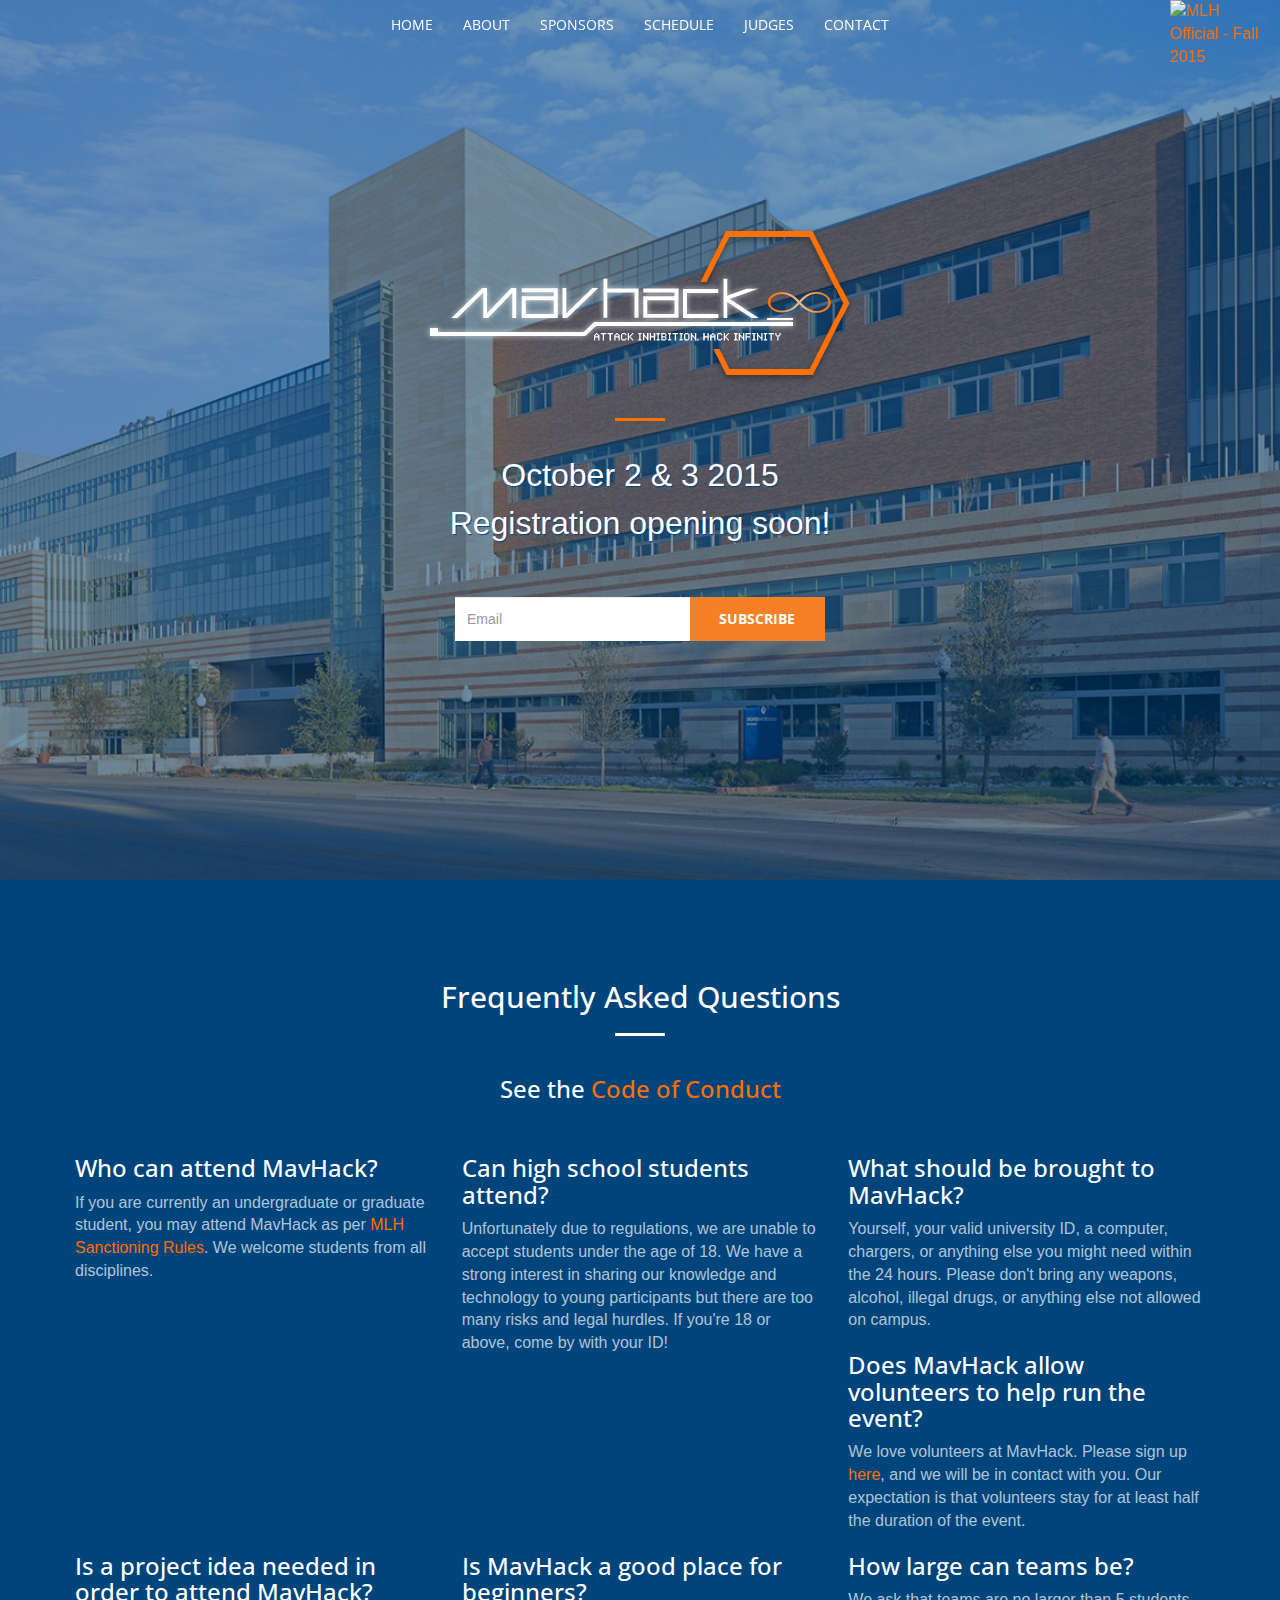
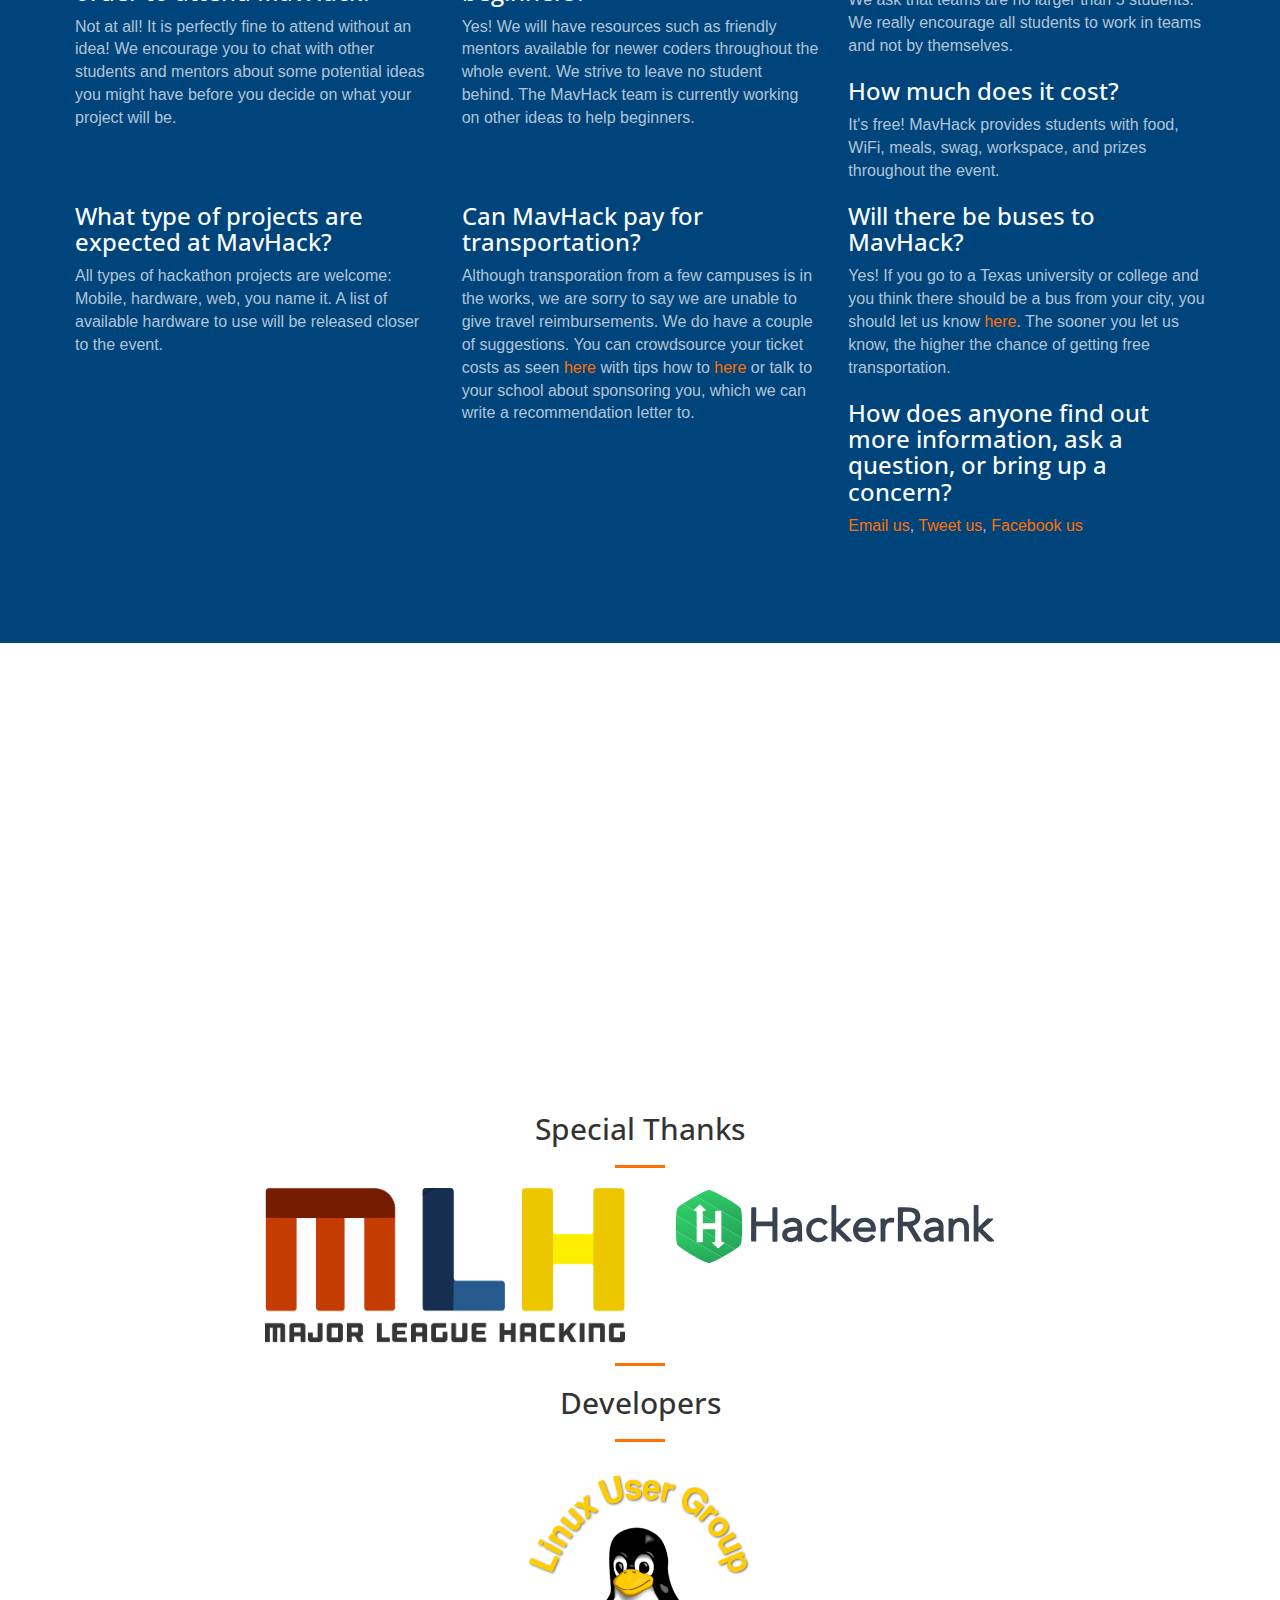
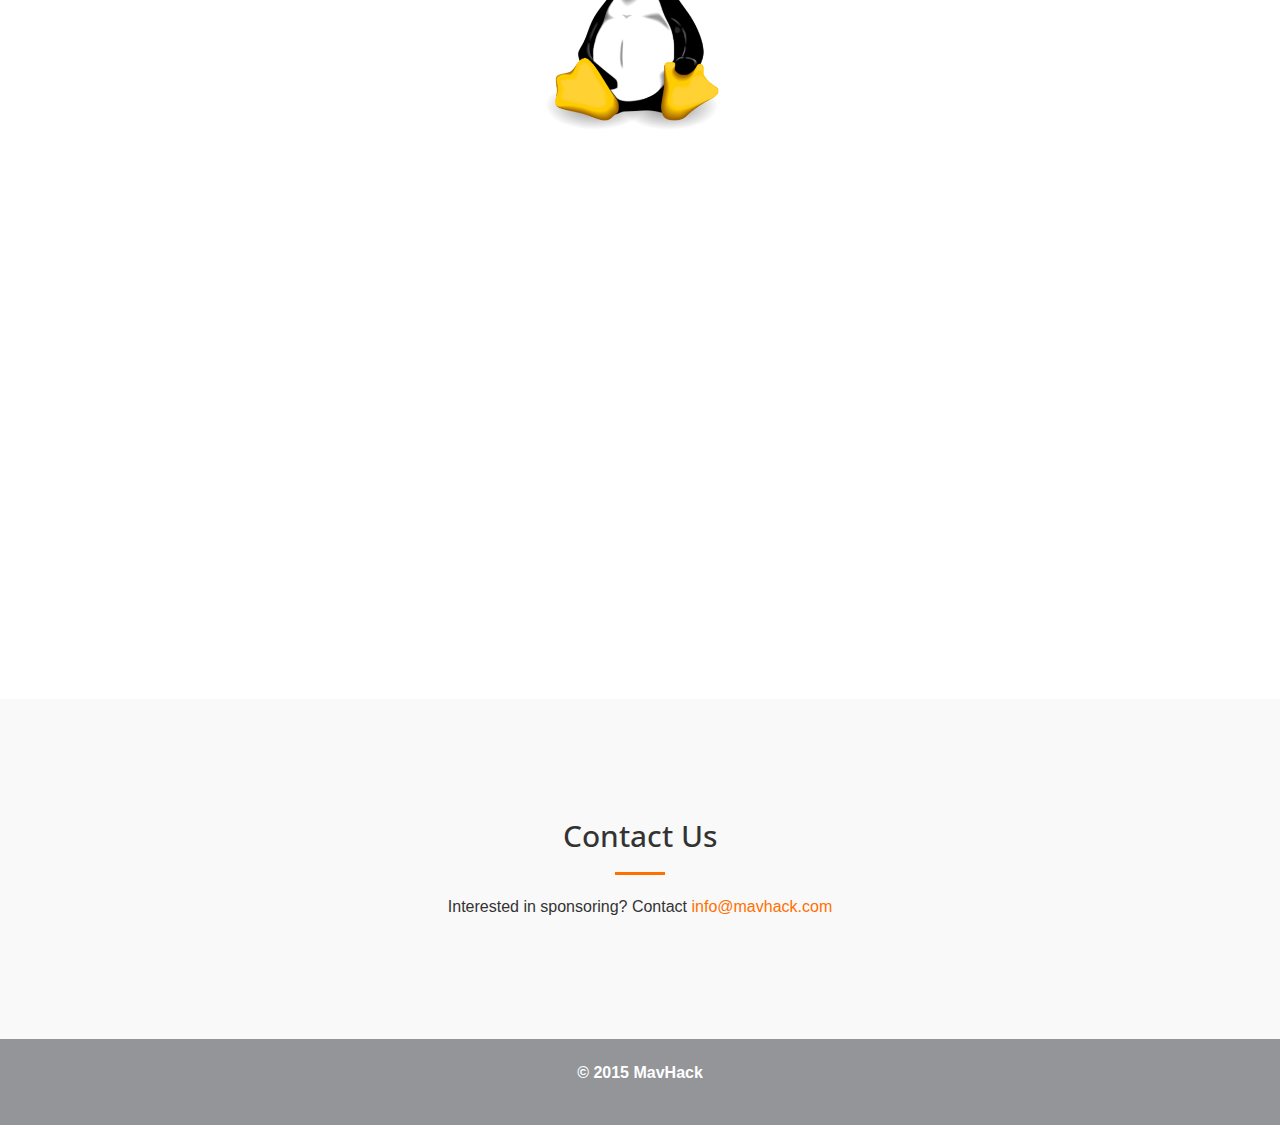
==== index.html @ 6e2a17af "Added answer of a faq" ====
<!DOCTYPE html>
<html lang="en">

<head>
    <meta charset="utf-8">
    <meta http-equiv="X-UA-Compatible" content="IE=edge">
    <meta name="viewport" content="width=device-width, initial-scale=1">
    <meta name="description" content="">
    <meta name="author" content="">

    <title>MavHack 2015</title>

    <!-- Bootstrap Core CSS -->
    <link rel="stylesheet" href="css/bootstrap.min.css" type="text/css">

    <!-- Custom Fonts -->
    <link href='http://fonts.googleapis.com/css?family=Open+Sans:300italic,400italic,600italic,700italic,800italic,400,300,600,700,800' rel='stylesheet' type='text/css'>
    <link href='http://fonts.googleapis.com/css?family=Merriweather:400,300,300italic,400italic,700,700italic,900,900italic' rel='stylesheet' type='text/css'>
    <link rel="stylesheet" href="font-awesome/css/font-awesome.min.css" type="text/css">

    <!-- Plugin CSS -->
    <link rel="stylesheet" href="css/animate.min.css" type="text/css">

    <!-- Custom CSS -->
    <link rel="stylesheet" href="css/creative.css?ver=1.1" type="text/css">

    <link rel="stylesheet" href="style.css?ver=1.2" type="text/css">

    <!-- HTML5 Shim and Respond.js IE8 support of HTML5 elements and media queries -->
    <!-- WARNING: Respond.js doesn't work if you view the page via file:// -->
    <!--[if lt IE 9]>
        <script src="https://oss.maxcdn.com/libs/html5shiv/3.7.0/html5shiv.js"></script>
        <script src="https://oss.maxcdn.com/libs/respond.js/1.4.2/respond.min.js"></script>
    <![endif]-->
    <!-- jQuery -->
    <script src="js/jquery.js"></script>
</head>

<body id="page-top">
    <!-- MLH Badge DO NOT REMOVE -->
    <a id="mlh-trust-badge" class="mlh-badge" href="https://mlh.io/?utm_campaign=Trust%20Badge" target="_blank">
        <img src="https://s3.amazonaws.com/logged-assets/trust-badge/f2015.png" alt="MLH Official - Fall 2015" style="width:100%;" >
    </a>

    <!-- Navbar -->
    <nav id="mainNav" class="navbar navbar-default navbar-fixed-top">
        <div class="container">
            <!-- Brand and toggle get grouped for better mobile display -->
            <div class="navbar-header">
                <button type="button" class="navbar-toggle collapsed" data-toggle="collapse" data-target="#bs-example-navbar-collapse-1">
                    <span class="sr-only">Toggle navigation</span>
                    <span class="icon-bar"></span>
                    <span class="icon-bar"></span>
                    <span class="icon-bar"></span>
                </button>
            </div>

            <!-- Collect the nav links, forms, and other content for toggling -->
            <div class="collapse navbar-collapse" id="bs-example-navbar-collapse-1">
                <ul class="nav navbar-nav navbar-center text-center">
                    <li>
                        <a class="page-scroll active" href="#home">Home</a>
                    </li>
                    <li>
                        <a class="page-scroll" href="#about">About</a>
                    </li>
                    <li>
                        <a class="page-scroll" href="#thanks">Sponsors</a>
                    </li>
                    <li>
                        <a class="page-scroll" href="#schedule">Schedule</a>
                    </li>
                    <li>
                        <a class="page-scroll" href="#judges">Judges</a>
                    </li>
                    <li>
                        <a class="page-scroll" href="#contact">Contact</a>
                    </li>
                </ul>
            </div>
            <!-- /.navbar-collapse -->
        </div>
        <!-- /.container-fluid -->
    </nav>

    <!-- Jumbotron -->
    <header id="home" class="photo summer" data-stellar-background-ratio="0.5" style="overflow:hidden;">
        <div class="header-content">
            <div class="header-content-inner wow flipInX" data-wow-delay=".2s">
                <img src="img/logo.png" class="main-logo">
                <hr>
                <p>October 2 &amp; 3 2015<br>
                Registration opening soon!</p>
                <div>
<form action="http://mavhack.us11.list-manage.com/subscribe/post?u=d4a53cc7b1fa28bc0e37598a1&amp;id=c1c6eb9ecd" method="post" id="mc-embedded-subscribe-form" name="mc-embedded-subscribe-form" class="validate" target="_blank" novalidate>
    <div id="mc_embed_signup_scroll">

                <div class="input-group subscribe">
                  <input type="email" class="form-control" placeholder="Email" value="" name="EMAIL" id="mce-EMAIL" required>
                  <div style="position: absolute; left: -5000px;"><input type="text" name="b_d4a53cc7b1fa28bc0e37598a1_c1c6eb9ecd" tabindex="-1" value=""></div>
                  <span class="input-group-btn">
                  <input type="submit" value="Subscribe" name="subscribe" id="mc-embedded-subscribe" class="input-group-addon btn btn-primary btn-xl">
                  </span>
                </div>

                </div>
</form>
</div>

            </div>
        </div>
    </header>

    <!-- FAQs/About -->
    <section class="bg-primary" id="about">
        <div class="container">
            <div class="row">
                <div class="col-lg-8 col-lg-offset-2 text-center">
                    <h2 class="section-heading">Frequently Asked Questions</h2>
                    <hr class="light">
                </div>

                <div class="col-xs-12 col-sm-12 col-md-12 col-lg-12 text-center">
                    <h3>See the <a href="http://static.mlh.io/docs/mlh-code-of-conduct.pdf" target="_blank">Code of Conduct</a></h3>
                    <br>
                </div>
                
                <div class="container" style="padding: 5px;">
                    <div class="faq-item col-xs-12 col-sm-6 col-md-4 col-lg-4">
                        <h3>Who can attend MavHack?</h3>
                        <div class="text-faded">If you are currently an undergraduate or graduate student, you may attend MavHack as per <a href="http://static.mlh.io/docs/event-sanctioning-guide.pdf" target="_blank">MLH Sanctioning Rules</a>. We welcome students from all disciplines.</div>
                    </div> 
                    <div class="faq-item col-xs-12 col-sm-6 col-md-4 col-lg-4">
                        <h3>Can high school students attend?</h3>
                        <div class="text-faded">Unfortunately due to regulations, we are unable to accept students under the age of 18. We have a strong interest in sharing our knowledge and technology to young participants but there are too many risks and legal hurdles. If you're 18 or above, come by with your ID!</div>
                    </div>
                    <div class="faq-item col-xs-12 col-sm-6 col-md-4 col-lg-4">
                        <h3>What should be brought to MavHack?</h3>
                        <div class="text-faded">Yourself, your valid university ID, a computer, chargers, or anything else you might need within the 24 hours. Please don't bring any weapons, alcohol, illegal drugs, or anything else not allowed on campus.</div>
                    </div>
                    <div class="faq-item col-xs-12 col-sm-6 col-md-4 col-lg-4">
                        <h3>Does MavHack allow volunteers to help run the event?</h3>
                        <div class="text-faded">We love volunteers at MavHack. Please sign up <a href="#" target="_blank">here</a>, and we will be in contact with you. Our expectation is that volunteers stay for at least half the duration of the event.</div>
                    </div>
                    <div class="faq-item col-xs-12 col-sm-6 col-md-4 col-lg-4">
                        <h3>Is a project idea needed in order to attend MavHack?</h3>
                        <div class="text-faded">Not at all! It is perfectly fine to attend without an idea! We encourage you to chat with other students and mentors about some potential ideas you might have before you decide on what your project will be.</div>
                    </div>
                    <div class="faq-item col-xs-12 col-sm-6 col-md-4 col-lg-4">
                        <h3>Is MavHack a good place for beginners?</h3>
                        <div class="text-faded">Yes! We will have resources such as friendly mentors available for newer coders throughout the whole event. We strive to leave no student behind. The MavHack team is currently working on other ideas to help beginners.</div>
                    </div>
                    <div class="faq-item col-xs-12 col-sm-6 col-md-4 col-lg-4">
                        <h3>How large can teams be? </h3>
                        <div class="text-faded">We ask that teams are no larger than 5 students. We really encourage all students to work in teams and not by themselves.</div>
                    </div>
                    <div class="faq-item col-xs-12 col-sm-6 col-md-4 col-lg-4">
                        <h3>How much does it cost?</h3>
                        <div class="text-faded">It's free! MavHack provides students with food, WiFi, meals, swag, workspace, and prizes throughout the event.</div>
                    </div>
                    <div class="faq-item col-xs-12 col-sm-6 col-md-4 col-lg-4">
                        <h3>What type of projects are expected at MavHack?</h3>
                        <div class="text-faded">All types of hackathon projects are welcome: Mobile, hardware, web, you name it. A list of available hardware to use will be released closer to the event.</div>
                    </div>
                    <div class="faq-item col-xs-12 col-sm-6 col-md-4 col-lg-4">
                        <h3>Can MavHack pay for transportation?</h3>
                        <div class="text-faded">Although transporation from a few campuses is in the works, we are sorry to say we are unable to give travel reimbursements. We do have a couple of suggestions. You can crowdsource your ticket costs as seen <a href="https://www.tilt.com/campaigns/help-us-get-to-vthacks" target="_blank">here</a> with tips how to <a href="https://medium.com/@danstepanov/crowd-sourced-hackathon-travel-de6fdf1c7aaa" target="_blank">here</a> or talk to your school about sponsoring you, which we can write a recommendation letter to.</div>
                    </div>
                    <div class="faq-item col-xs-12 col-sm-6 col-md-4 col-lg-4">
                        <h3>Will there be buses to MavHack?</h3>
                        <div class="text-faded">Yes! If you go to a Texas university or college and you think there should be a bus from your city, you should let us know <a href="#" target="_blank">here</a>. The sooner you let us know, the higher the chance of getting free transportation.</div>
                    </div>
                    <div class="faq-item col-xs-12 col-sm-6 col-md-4 col-lg-4">
                        <h3>How does anyone find out more information, ask a question, or bring up a concern?</h3>
                        <div class="text-faded"><a href="mailto:info@MavHack.com" target="_blank">Email us</a>, <a href="https://twitter.com/MavHack_UTA" target="_blank">Tweet us</a>, <a href="https://facebook.com/MavHack_UTA" target="_blank">Facebook us</a></div>
                    </div>
                </div>
            </div>

        </div>
            
    </section>

    <!-- Separator -->
    <section class="separator" id="separator-one" data-stellar-background-ratio="0.5" style="overflow:hidden;">
        <div class="container">
            <div class="row">
                <div class="col-md-12">
                    <p class="wide-text">Meet, Drink, Eat and Hack</p>
                </div>
            </div>
        </div>
    </section>

    <!-- Sponsors -->
    <section id="thanks">
        <div class="container">
            <div class="row">
                <div class="col-md-12">

                <h2 class="section-heading text-center">Special Thanks</h2>
                <hr>
                <div class="row">
                    <div class="col-md-4 col-sm-4 col-xs-12 col-md-offset-2">
                        <img class="sponsor img-responsive wow bounceIn" data-wow-delay=".2s" src="img/sponsors/mlh.png">
                    </div>
                    <div class="col-md-4 col-sm-4 col-xs-12">
                        <img class="sponsor img-responsive wow bounceIn" data-wow-delay=".3s" src="img/sponsors/hackerrank.svg">
                    </div>
                </div>

                <hr>
                <h2 class="section-heading text-center">Developers</h2>
                <hr>
                <div class="row">
                    <img class="col-md-3 col-sm-4 col-xs-12 lug-logo wow fadeIn" data-wow-delay=".1s" class="lug-logo" src="img/lug-logo.png">
                </div>

                </div>
            </div>
        </div>
    </section>

    <!-- Separator -->
    <section class="separator" id="separator-two" data-stellar-background-ratio="0.5" style="overflow:hidden;">
        <div class="container">
            <div class="row">
                <div class="col-md-12">
                    <p class="wide-text">Challenge youself. See what a team of 2-5 people can do in 24 hours.</p>
                </div>
            </div>
        </div>
    </section>

    <!-- Contact Us -->
    <section id="contact">
        <div class="container">
            <div class="row">
                <div class="col-md-12">
                <h2 class="text-center">Contact Us</h2>
                <hr>
                <p class="text-center">Interested in sponsoring? Contact <a href="mailto:info@mavhack.com">info@mavhack.com</a></p>
                </div>
            </div>
        </div>  
    </section>

    <!-- Footer -->
    <footer class="footer">
        <div class="container">
            <p>&copy; 2015 MavHack</p>
        </div>
    </footer>
    

    <!-- Bootstrap Core JavaScript -->
    <script src="js/bootstrap.min.js"></script>

    <!-- Plugin JavaScript -->
    <script src="js/jquery.easing.min.js"></script>
    <script src="js/jquery.fittext.js"></script>
    <script src="js/wow.min.js"></script>

    <!-- Custom Theme JavaScript -->
    <script src="js/creative.js"></script>

    <script src="js/stellar.js"></script>
    <script>
var isMobile = {
    Android: function() {
        return navigator.userAgent.match(/Android/i);
    },
    BlackBerry: function() {
        return navigator.userAgent.match(/BlackBerry/i);
    },
    iOS: function() {
        return navigator.userAgent.match(/iPhone|iPad|iPod/i);
    },
    Opera: function() {
        return navigator.userAgent.match(/Opera Mini/i);
    },
    Windows: function() {
        return navigator.userAgent.match(/IEMobile/i);
    },
    any: function() {
        return (isMobile.Android() || isMobile.BlackBerry() || isMobile.iOS() || isMobile.Opera() || isMobile.Windows());
    }
};
jQuery(document).ready(function(){
if( !isMobile.any() ){
        $(window).stellar({
		    horizontalScrolling: false,
            verticalOffset: 40
});
    }
});
</script>
<script>
  (function(i,s,o,g,r,a,m){i['GoogleAnalyticsObject']=r;i[r]=i[r]||function(){
  (i[r].q=i[r].q||[]).push(arguments)},i[r].l=1*new Date();a=s.createElement(o),
  m=s.getElementsByTagName(o)[0];a.async=1;a.src=g;m.parentNode.insertBefore(a,m)
  })(window,document,'script','//www.google-analytics.com/analytics.js','ga');

  ga('create', 'UA-65247238-1', 'auto');
  ga('send', 'pageview');

</script>
</body>

</html>
---- css/creative.css ----
/*!
 * Start Bootstrap - Creative Bootstrap Theme (http://startbootstrap.com)
 * Code licensed under the Apache License v2.0.
 * For details, see http://www.apache.org/licenses/LICENSE-2.0.
 */

html,
body {
    width: 100%;
    height: 100%;
}

hr {
    max-width: 50px;
    border-color: #ff7000;
    border-width: 3px;
}

hr.light {
    border-color: #fff;
}

a {
    color: #ff7000;
    -webkit-transition: all .35s;
    -moz-transition: all .35s;
    transition: all .35s;
}

a:hover,
a:focus {
    color: #eb3812;
}

h1,
h2,
h3,
h4,
h5,
h6 {
    font-family: 'Open Sans','Helvetica Neue',Arial,sans-serif;
}

p {
    margin-bottom: 20px;
    font-size: 16px;
    line-height: 1.5;
}

.bg-primary {
    background-color: #00447c;
}

.bg-dark {
    color: #fff;
    background-color: #939598;
}

.text-faded {
    color: rgba(255,255,255,.7);
}

section {
    padding: 100px 0;
}

aside {
    padding: 50px 0;
}

.no-padding {
    padding: 0;
}

.navbar-default {
    border-color: rgba(34,34,34,.05);
    font-family: 'Open Sans','Helvetica Neue',Arial,sans-serif;
    background-color: #fff;
    -webkit-transition: all .35s;
    -moz-transition: all .35s;
    transition: all .35s;
}

.navbar-default .navbar-header .navbar-brand {
    text-transform: uppercase;
    font-family: 'Open Sans','Helvetica Neue',Arial,sans-serif;
    font-weight: 700;
    color: #ff7000;
}

.navbar-default .navbar-header .navbar-brand:hover,
.navbar-default .navbar-header .navbar-brand:focus {
    color: #eb3812;
}

.navbar-default .nav > li>a,
.navbar-default .nav>li>a:focus {
    text-transform: uppercase;
    font-size: 14px;
    color: #222;
}

.navbar-default .nav > li>a:hover,
.navbar-default .nav>li>a:focus:hover {
    color: #ff7000;
}

.navbar-default .nav > li.active>a,
.navbar-default .nav>li.active>a:focus {
    color: #ff7000!important;
    background-color: transparent;
}

.navbar-default .nav > li.active>a:hover,
.navbar-default .nav>li.active>a:focus:hover {
    background-color: transparent;
}

@media(min-width:768px) {
    .navbar-default {
        border-color: rgba(255,255,255,.3);
        background-color: transparent;
        margin: 0 auto;
        width: 100%;
    }

    .navbar-default .navbar-header .navbar-brand {
        color: rgba(147,149,152,.7);
    }

    .navbar-default .navbar-header .navbar-brand:hover,
    .navbar-default .navbar-header .navbar-brand:focus {
        color: #fff;
    }

    .navbar-default .nav > li>a,
    .navbar-default .nav>li>a:focus {
        color: rgba(255,255,255,.7);
    }

    .navbar-default .nav > li>a:hover,
    .navbar-default .nav>li>a:focus:hover {
        color: #fff;
    }

    .navbar-default.affix {
        border-color: rgba(34,34,34,.05);
        background-color: #fff;
    }

    .navbar-default.affix .navbar-header .navbar-brand {
        font-size: 25px;
        color: #ff7000;
    }

    .navbar-default.affix .navbar-header .navbar-brand:hover,
    .navbar-default.affix .navbar-header .navbar-brand:focus {
        color: #eb3812;
    }

    .navbar-default.affix .nav > li>a,
    .navbar-default.affix .nav>li>a:focus {
        color: #222;
    }

    .navbar-default.affix .nav > li>a:hover,
    .navbar-default.affix .nav>li>a:focus:hover {
        color: #ff7000;
    }
}

header {
    position: relative;
    width: 100%;
    min-height: auto;
    text-align: center;
    color: #fff;
    background-image: url(../img/header.jpg);
    background-attachment: fixed;
    background-position: center;
    -webkit-background-size: cover;
    -moz-background-size: cover;
    background-size: cover;
    -o-background-size: cover;
}

header .header-content {
    position: relative;
    width: 100%;
    padding: 100px 15px;
    text-align: center;
}

header .header-content .header-content-inner h1 {
    margin-top: 0;
    margin-bottom: 0;
    text-transform: uppercase;
    font-weight: 700;
}

header .header-content .header-content-inner hr {
    margin: 30px auto;
}

header .header-content .header-content-inner p {
    margin-bottom: 50px;
    font-size: 16px;
    font-weight: 300;
    color: rgba(255,255,255,.7);
}

@media(min-width:768px) {
    header {
        min-height: 100%;
    }

    header .header-content {
        position: absolute;
        top: 50%;
        padding: 0 50px;
        -webkit-transform: translateY(-50%);
        -ms-transform: translateY(-50%);
        transform: translateY(-50%);
    }

    header .header-content .header-content-inner {
        margin-right: auto;
        margin-left: auto;
        max-width: 1000px;
    }

    header .header-content .header-content-inner p {
        margin-right: auto;
        margin-left: auto;
        max-width: 80%;
        font-size: 18px;
    }
}

.section-heading {
    margin-top: 0;
}

.service-box {
    margin: 50px auto 0;
    max-width: 400px;
}

@media(min-width:992px) {
    .service-box {
        margin: 20px auto 0;
    }
}

.service-box p {
    margin-bottom: 0;
}

.portfolio-box {
    display: block;
    position: relative;
    margin: 0 auto;
    max-width: 650px;
}

.portfolio-box .portfolio-box-caption {
    display: block;
    position: absolute;
    bottom: 0;
    width: 100%;
    height: 100%;
    text-align: center;
    color: #fff;
    opacity: 0;
    background: rgba(240,95,64,.9);
    -webkit-transition: all .35s;
    -moz-transition: all .35s;
    transition: all .35s;
}

.portfolio-box .portfolio-box-caption .portfolio-box-caption-content {
    position: absolute;
    top: 50%;
    width: 100%;
    text-align: center;
    transform: translateY(-50%);
}

.portfolio-box .portfolio-box-caption .portfolio-box-caption-content .project-category,
.portfolio-box .portfolio-box-caption .portfolio-box-caption-content .project-name {
    padding: 0 15px;
    font-family: 'Open Sans','Helvetica Neue',Arial,sans-serif;
}

.portfolio-box .portfolio-box-caption .portfolio-box-caption-content .project-category {
    text-transform: uppercase;
    font-size: 14px;
    font-weight: 600;
}

.portfolio-box .portfolio-box-caption .portfolio-box-caption-content .project-name {
    font-size: 18px;
}

.portfolio-box:hover .portfolio-box-caption {
    opacity: 1;
}

@media(min-width:768px) {
    .portfolio-box .portfolio-box-caption .portfolio-box-caption-content .project-category {
        font-size: 16px;
    }

    .portfolio-box .portfolio-box-caption .portfolio-box-caption-content .project-name {
        font-size: 22px;
    }
}

.call-to-action h2 {
    margin: 0 auto 20px;
}

.text-primary {
    color: #ff7000;
}

.no-gutter > [class*=col-] {
    padding-right: 0;
    padding-left: 0;
}

.btn-default {
    border-color: #fff;
    color: #222;
    background-color: #fff;
    -webkit-transition: all .35s;
    -moz-transition: all .35s;
    transition: all .35s;
}

.btn-default:hover,
.btn-default:focus,
.btn-default.focus,
.btn-default:active,
.btn-default.active,
.open > .dropdown-toggle.btn-default {
    border-color: #ededed;
    color: #222;
    background-color: #f2f2f2;
}

.btn-default:active,
.btn-default.active,
.open > .dropdown-toggle.btn-default {
    background-image: none;
}

.btn-default.disabled,
.btn-default[disabled],
fieldset[disabled] .btn-default,
.btn-default.disabled:hover,
.btn-default[disabled]:hover,
fieldset[disabled] .btn-default:hover,
.btn-default.disabled:focus,
.btn-default[disabled]:focus,
fieldset[disabled] .btn-default:focus,
.btn-default.disabled.focus,
.btn-default[disabled].focus,
fieldset[disabled] .btn-default.focus,
.btn-default.disabled:active,
.btn-default[disabled]:active,
fieldset[disabled] .btn-default:active,
.btn-default.disabled.active,
.btn-default[disabled].active,
fieldset[disabled] .btn-default.active {
    border-color: #fff;
    background-color: #fff;
}

.btn-default .badge {
    color: #fff;
    background-color: #222;
}

.btn-primary {
    border-color: #f58025;
    color: #fff;
    background-color: #f58025;
    -webkit-transition: all .35s;
    -moz-transition: all .35s;
    transition: all .35s;
}

.btn-primary:hover,
.btn-primary:focus,
.btn-primary.focus,
.btn-primary:active,
.btn-primary.active,
.open > .dropdown-toggle.btn-primary {
    border-color: #ed431f;
    color: #fff;
    background-color: #ff7000;
}

.btn-primary:active,
.btn-primary.active,
.open > .dropdown-toggle.btn-primary {
    background-image: none;
}

.btn-primary.disabled,
.btn-primary[disabled],
fieldset[disabled] .btn-primary,
.btn-primary.disabled:hover,
.btn-primary[disabled]:hover,
fieldset[disabled] .btn-primary:hover,
.btn-primary.disabled:focus,
.btn-primary[disabled]:focus,
fieldset[disabled] .btn-primary:focus,
.btn-primary.disabled.focus,
.btn-primary[disabled].focus,
fieldset[disabled] .btn-primary.focus,
.btn-primary.disabled:active,
.btn-primary[disabled]:active,
fieldset[disabled] .btn-primary:active,
.btn-primary.disabled.active,
.btn-primary[disabled].active,
fieldset[disabled] .btn-primary.active {
    border-color: #ff7000;
    background-color: #ff7000;
}

.btn-primary .badge {
    color: #ff7000;
    background-color: #fff;
}

.btn {
    border: 0;
    border-radius: 300px;
    text-transform: uppercase;
    font-family: 'Open Sans','Helvetica Neue',Arial,sans-serif;
    font-weight: 700;
}

.btn-xl {
    padding: 15px 30px;
}

::-moz-selection {
    text-shadow: none;
    color: #fff;
    background: #222;
}

::selection {
    text-shadow: none;
    color: #fff;
    background: #222;
}

img::selection {
    color: #fff;
    background: 0 0;
}

img::-moz-selection {
    color: #fff;
    background: 0 0;
}

body {
    webkit-tap-highlight-color: #222;
}
---- style.css ----
/*!
 * MavHack 2015
 */

 body {
    font-size: 16px;
 }

 .navbar {
    border:0px;
 }

 .navbar-default .nav > li > a, .navbar-default .nav > li > a:focus {
 	color: #fff;
 }

 .navbar-center {
    float: none;
    margin: 0 auto;
    display: table;
 }

 header {
 	background-position: top center;
 	color: #ffffff;
 	margin-top: -20px;
 }

 header .header-content .header-content-inner h1 {
    font-size: 7em;
 	text-shadow: 3px 3px 0px #ff7000;
 }

 header .header-content .header-content-inner p {
 	color: #ffffff;
	text-shadow: 1px 1px 1px #00447c;
	font-size: 2em;
    font-weight: 500;
 }

 .navbar-brand {
 	font-size: 30px;
 }

 .main-logo {
    width:100%;
    max-width:439px;
 }

 .lug-logo {
    margin:0 auto;
    float:none;
    display:block;
    margin-bottom:20px;
    max-width:300px;
 }

 .subscribe {
    width:100%;
    max-width: 370px;
    margin: 0px auto;
 }

 .subscribe input[type="email"] {
    height:44px;
    border:0px;
    border-top-left-radius: 0px;
    border-bottom-left-radius: 0px;
 }

 .subscribe input[type="submit"] {
    border-top-right-radius: 0px;
    border-bottom-right-radius: 0px;
    width:auto;
 }
 
 footer {
     padding: 20px 0px;
     margin-bottom: -10px;
     background-color: #939598;
     text-align: center;
     color: #ffffff;
     font-weight: 700;
     font-size: 14pt;
     position: relative;
 }
 
 footer a {
     color: #f58025;
 }
 
 footer a:hover {
     text-decoration: none;
     color: #ff7000;
 }
 
 footer p {
     display: inline-block;
 }
 
 #social {
     list-style-type: none;
     margin: 0;
     padding: 0;
 }
 
 #social li {
     display: inline;
     margin: 0px 8px;
}

 .drone {
 	background:url('img/drone3.png') no-repeat 50% 50%;
	position:absolute;
	width:201px;
	height: 105px; 
 }

 .separator {
    background: url('img/header2.jpg');
    background-attachment: fixed;
    background-position: center;
    -webkit-background-size: cover;
    -moz-background-size: cover;
    background-size: cover;
    -o-background-size: cover;
 }

 #sponsors{
    background-color: #f7f7f7;
 }

 .wide-text{
    font-size: 46px;
    color: #fff;
    padding: 40px 0px;
    text-align: center;
    font-weight: bold;
 }

 #contact{
    background-color:#F9F9F9; 
 }

.mlh-badge {
position:fixed;top:0;right:10px;max-width:100px;width:10%;min-width: 60px;display:block;z-index:10000;
}
@media screen and (max-width: 500px),only screen and (max-device-width: 500px){
.mlh-badge{
	position:absolute;
}
}
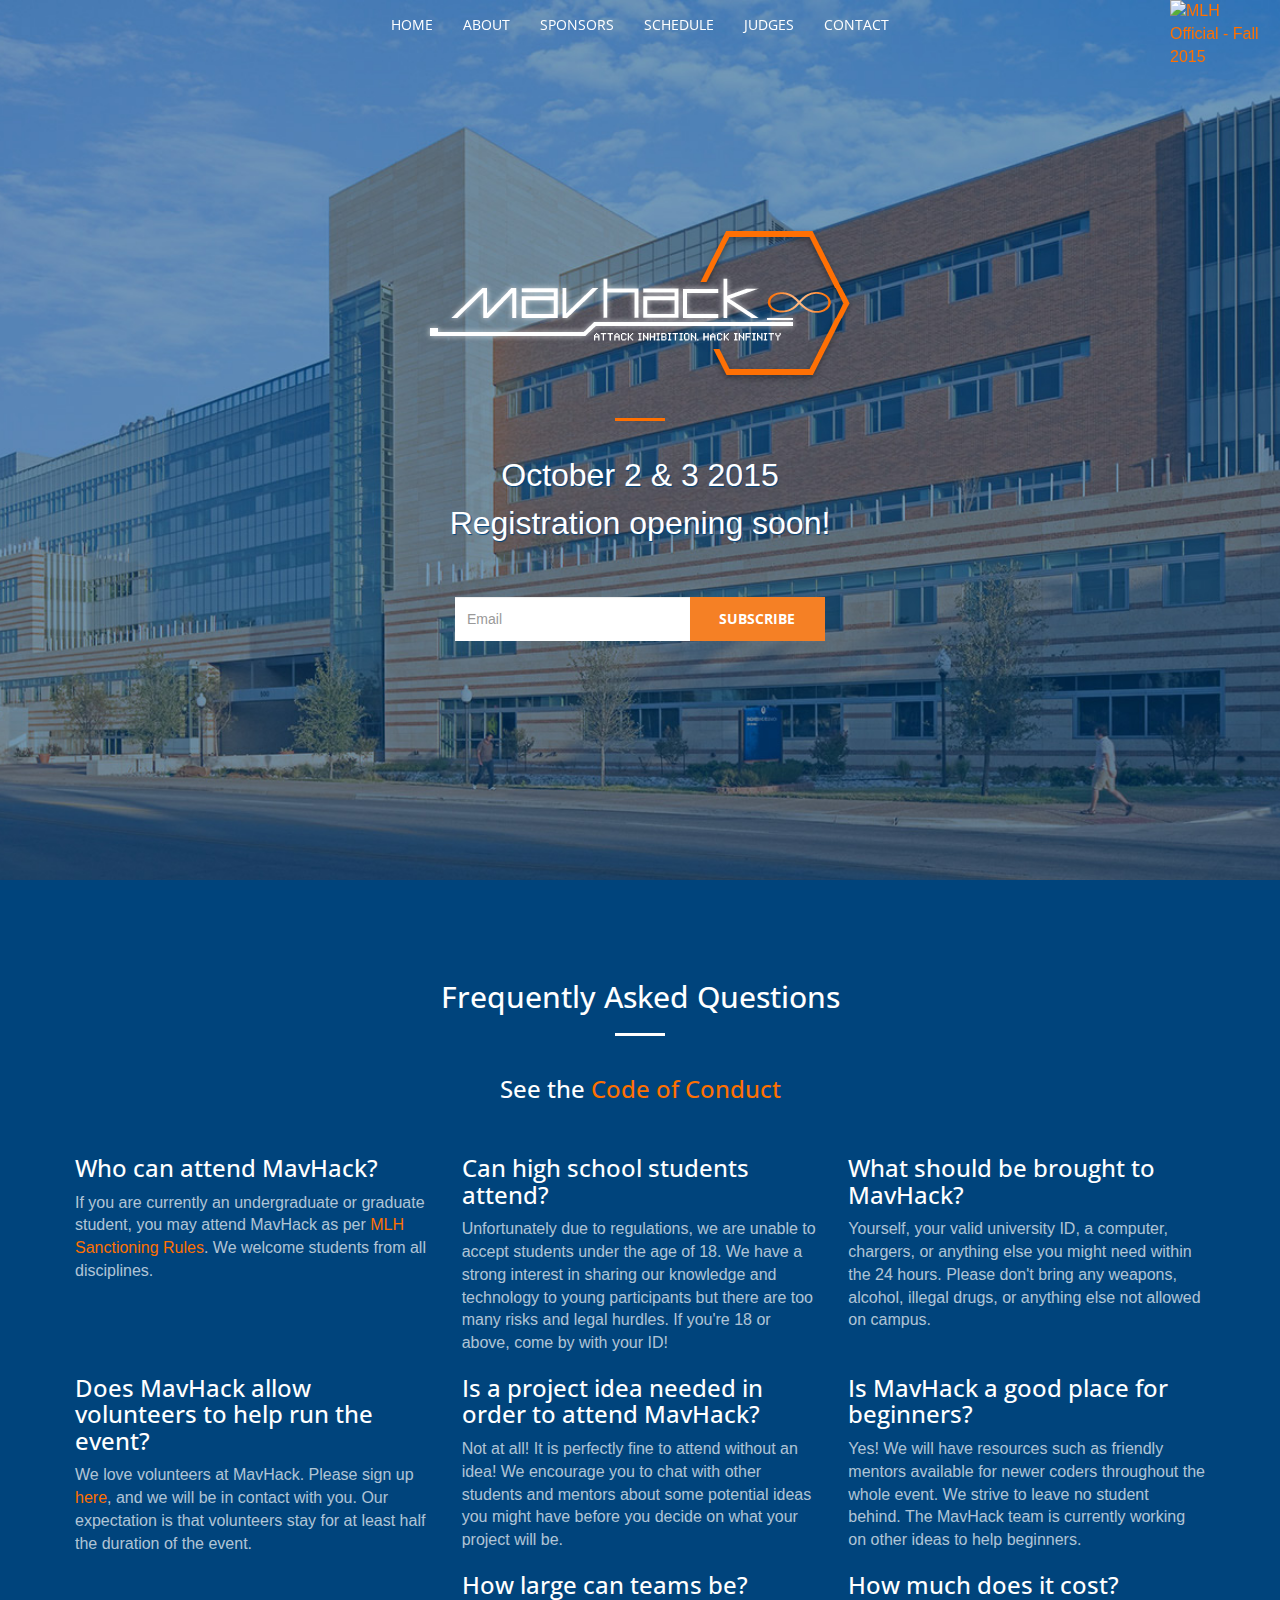
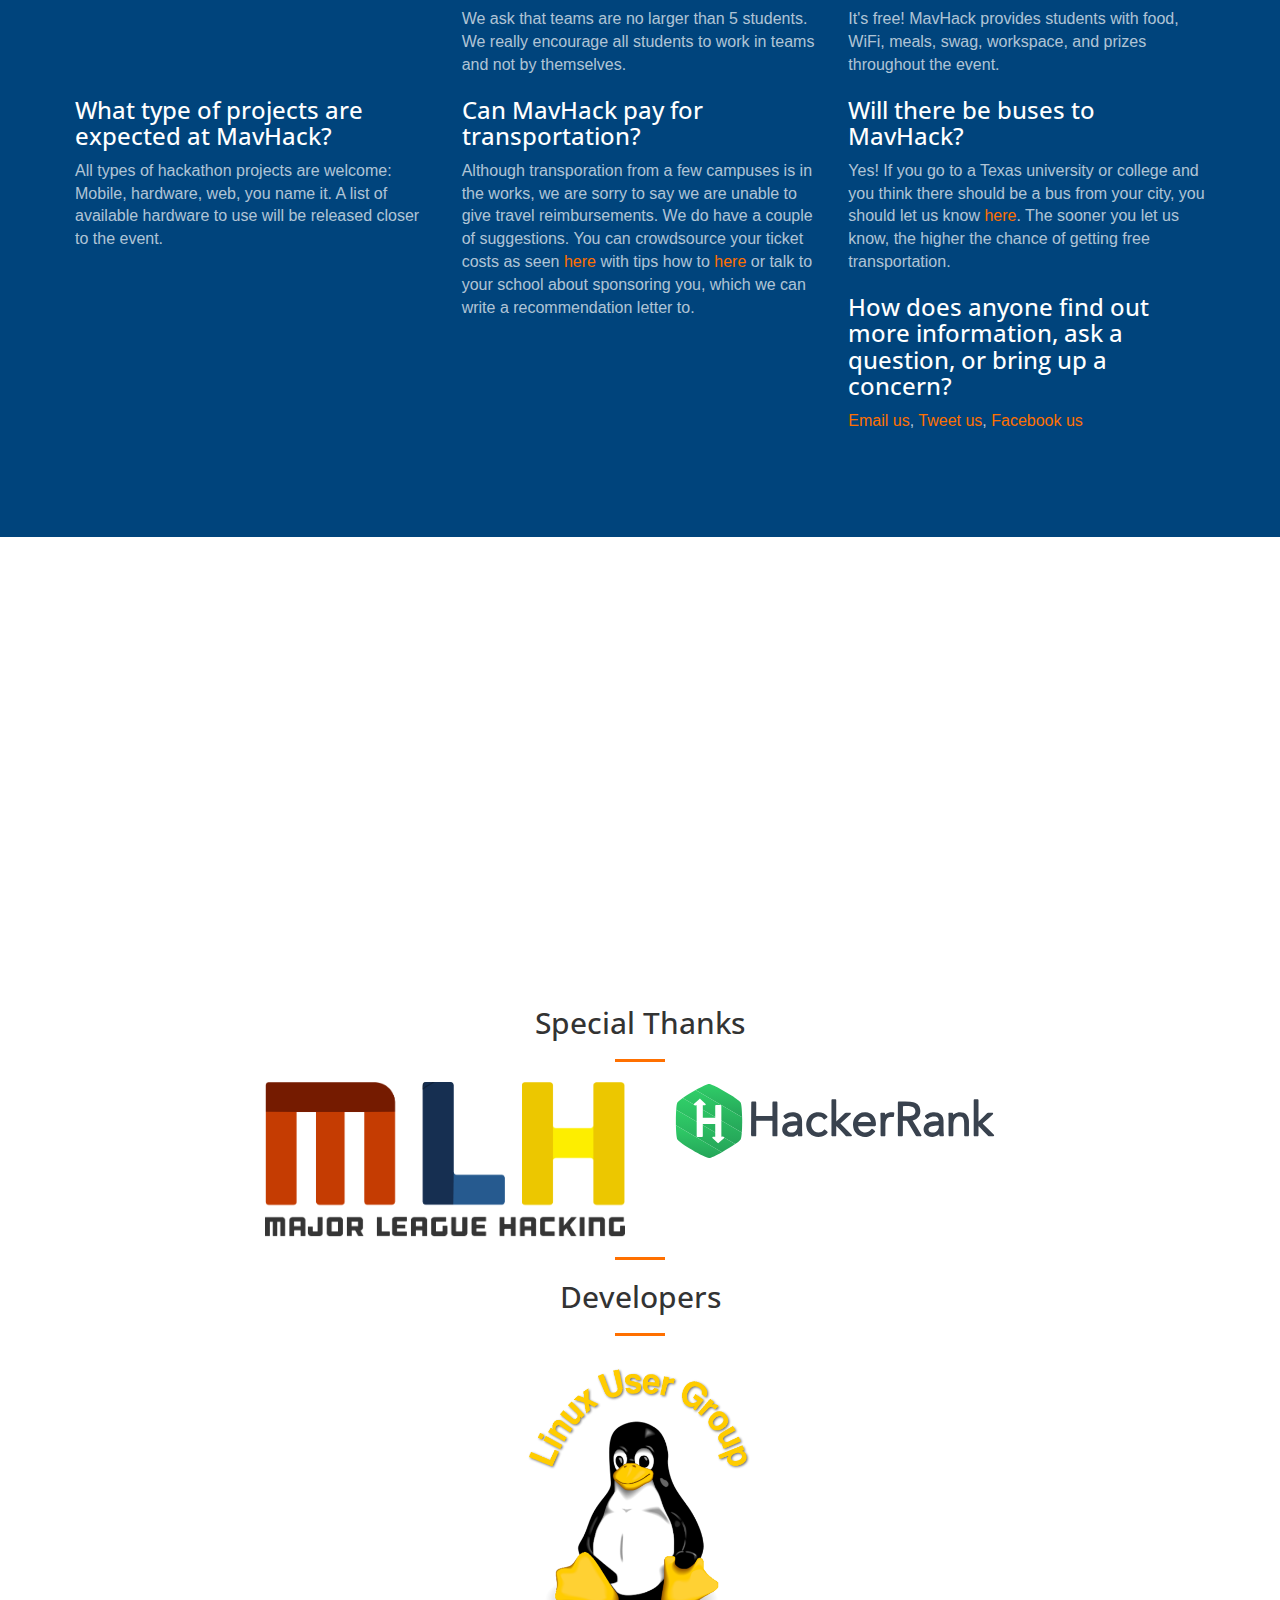
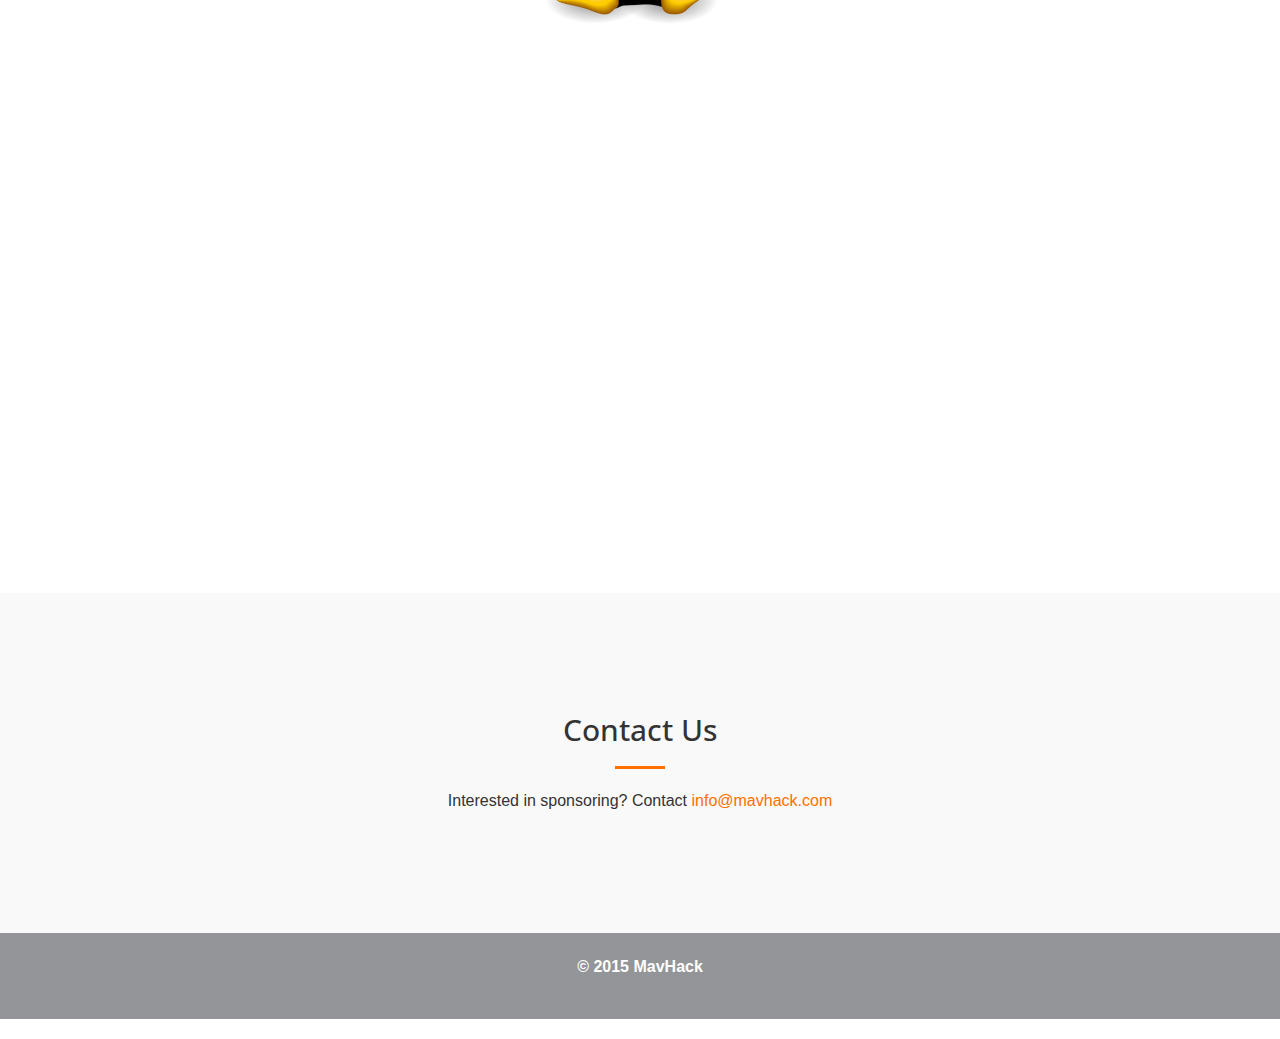
==== commit b4856494: "Fixed error: text alignment error with faq" ====
--- a/index.html
+++ b/index.html
@@ -126,6 +126,8 @@
                 </div>
                 
                 <div class="container" style="padding: 5px;">
+                    <div class="row">
+                    <div class="col-md-12">
                     <div class="faq-item col-xs-12 col-sm-6 col-md-4 col-lg-4">
                         <h3>Who can attend MavHack?</h3>
                         <div class="text-faded">If you are currently an undergraduate or graduate student, you may attend MavHack as per <a href="http://static.mlh.io/docs/event-sanctioning-guide.pdf" target="_blank">MLH Sanctioning Rules</a>. We welcome students from all disciplines.</div>
@@ -137,6 +139,8 @@
                     <div class="faq-item col-xs-12 col-sm-6 col-md-4 col-lg-4">
                         <h3>What should be brought to MavHack?</h3>
                         <div class="text-faded">Yourself, your valid university ID, a computer, chargers, or anything else you might need within the 24 hours. Please don't bring any weapons, alcohol, illegal drugs, or anything else not allowed on campus.</div>
+                    </div>
+                    </div>
                     </div>
                     <div class="faq-item col-xs-12 col-sm-6 col-md-4 col-lg-4">
                         <h3>Does MavHack allow volunteers to help run the event?</h3>
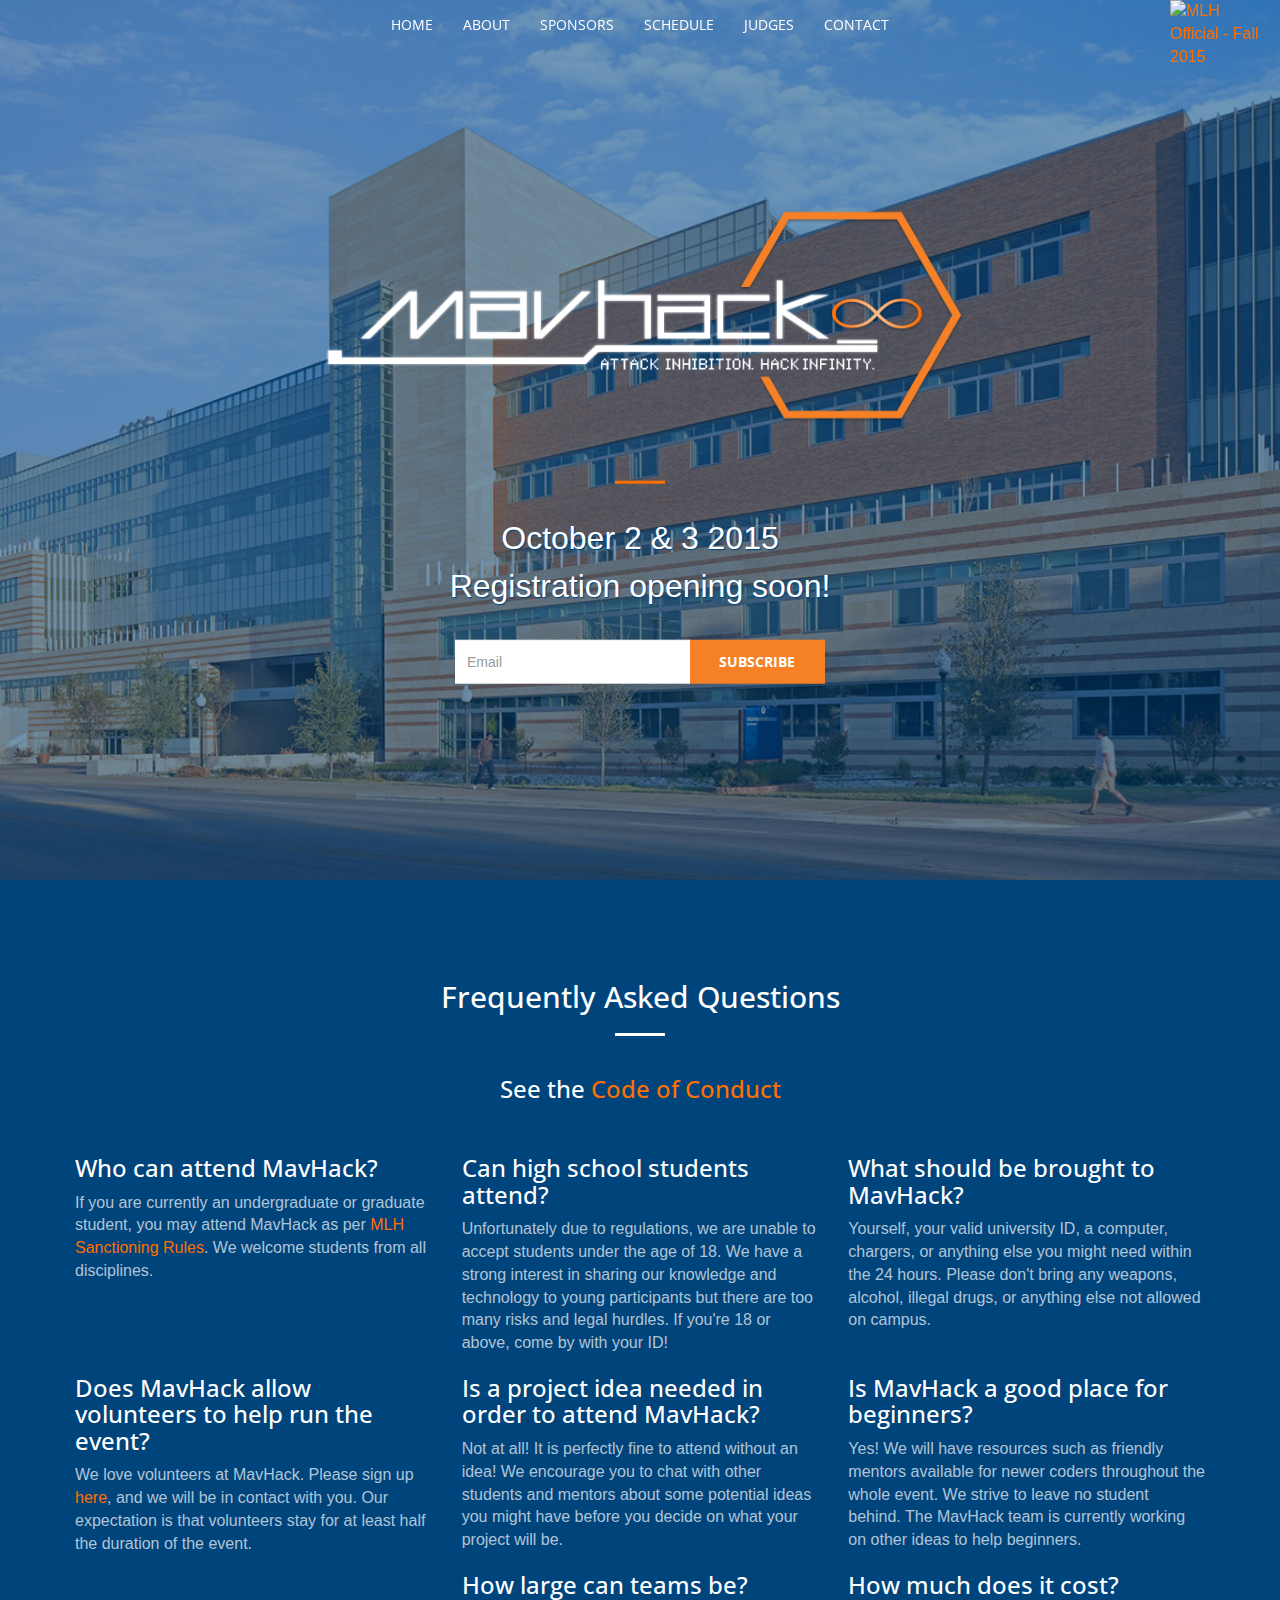
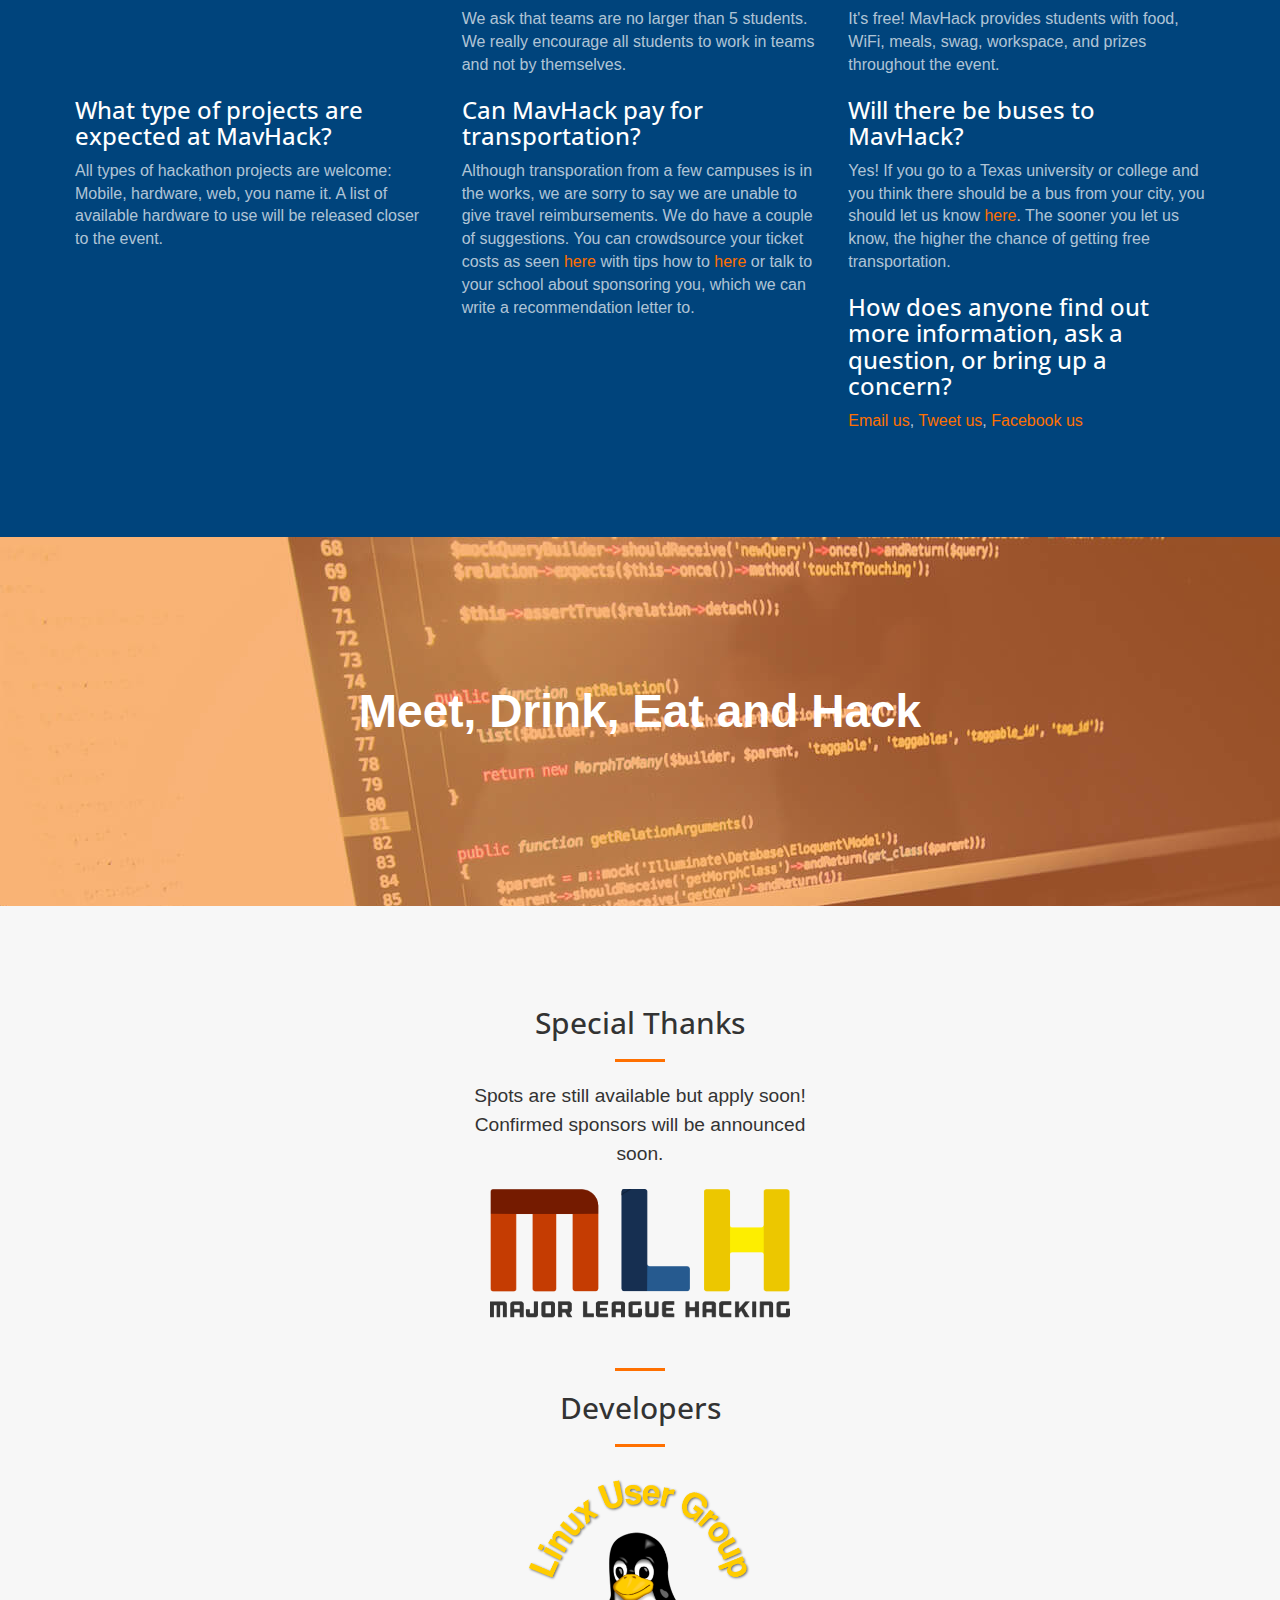
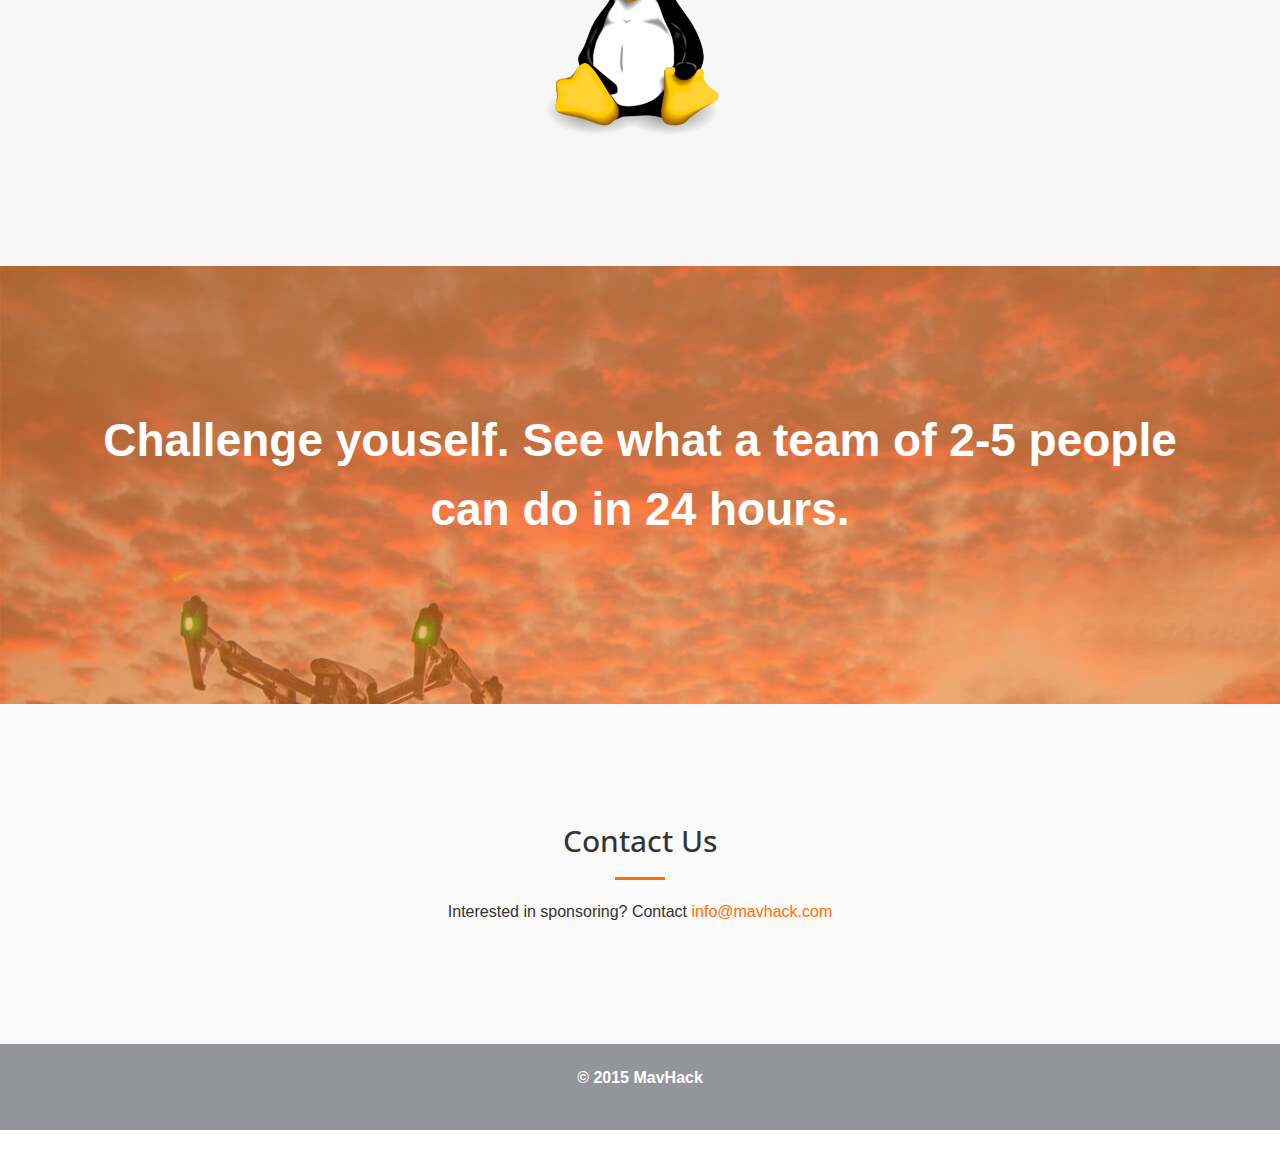
==== commit 786c7773: "Merge pull request #2 from sujanstha/master" ====
--- a/index.html
+++ b/index.html
@@ -87,7 +87,7 @@
     <header id="home" class="photo summer" data-stellar-background-ratio="0.5" style="overflow:hidden;">
         <div class="header-content">
             <div class="header-content-inner wow flipInX" data-wow-delay=".2s">
-                <img src="img/logo.png" class="main-logo">
+                <img src="img/logo-large.png" class="main-logo">
                 <hr>
                 <p>October 2 &amp; 3 2015<br>
                 Registration opening soon!</p>
@@ -205,11 +205,9 @@
                 <h2 class="section-heading text-center">Special Thanks</h2>
                 <hr>
                 <div class="row">
-                    <div class="col-md-4 col-sm-4 col-xs-12 col-md-offset-2">
-                        <img class="sponsor img-responsive wow bounceIn" data-wow-delay=".2s" src="img/sponsors/mlh.png">
-                    </div>
-                    <div class="col-md-4 col-sm-4 col-xs-12">
-                        <img class="sponsor img-responsive wow bounceIn" data-wow-delay=".3s" src="img/sponsors/hackerrank.svg">
+                    <div class="col-md-4 col-sm-4 col-xs-12 col-md-offset-4 col-sm-offset-4">
+                        <p class="bigger-text text-center">Spots are still available but apply soon! Confirmed sponsors will be announced soon.</p>
+                        <img class="sponsor img-responsive wow bounceIn" data-wow-delay=".1s" src="img/sponsors/mlh.png">
                     </div>
                 </div>
 
@@ -217,7 +215,7 @@
                 <h2 class="section-heading text-center">Developers</h2>
                 <hr>
                 <div class="row">
-                    <img class="col-md-3 col-sm-4 col-xs-12 lug-logo wow fadeIn" data-wow-delay=".1s" class="lug-logo" src="img/lug-logo.png">
+                    <img class="col-md-3 col-sm-4 col-xs-12 lug-logo wow fadeIn" data-wow-delay=".2s" class="lug-logo" src="img/lug-logo.png">
                 </div>
 
                 </div>
--- a/style.css
+++ b/style.css
@@ -18,6 +18,11 @@
     float: none;
     margin: 0 auto;
     display: table;
+ }
+
+ .navbar-toggle {
+    float: left;
+    margin: 10px;
  }
 
  header {
@@ -36,6 +41,7 @@
 	text-shadow: 1px 1px 1px #00447c;
 	font-size: 2em;
     font-weight: 500;
+    margin-bottom: 30px;
  }
 
  .navbar-brand {
@@ -44,7 +50,9 @@
 
  .main-logo {
     width:100%;
-    max-width:439px;
+    max-width:700px;
+    margin: 0 auto;
+    display: block;
  }
 
  .lug-logo {
@@ -72,6 +80,20 @@
     border-top-right-radius: 0px;
     border-bottom-right-radius: 0px;
     width:auto;
+ }
+
+ #mc_embed_signup .radio ul {
+    list-style-type: none;
+    padding: 0px;
+    margin: 7px 0px 20px 0px;
+ }
+
+ #mc_embed_signup .radio ul li{
+    margin-bottom: 7px;
+ }
+
+ #mc_embed_signup .radio label {
+    width: 100%;
  }
  
  footer {
@@ -117,7 +139,6 @@
  }
 
  .separator {
-    background: url('img/header2.jpg');
     background-attachment: fixed;
     background-position: center;
     -webkit-background-size: cover;
@@ -126,8 +147,31 @@
     -o-background-size: cover;
  }
 
- #sponsors{
+ #separator-one {
+    background: url('img/coding-orange.jpg');
+ }
+
+ #separator-two {
+    background: url('img/drone.jpg');
+ }
+
+ #separator-reg {
+    background: url('img/header.jpg');
+ }
+
+ .bigger-text {
+    font-size: 1.2em;
+ }
+
+ #thanks{
     background-color: #f7f7f7;
+ }
+
+ .sponsor {
+    margin: 0 auto;
+    margin-bottom: 30px;
+    max-width: 300px;
+    width: 100%;
  }
 
  .wide-text{
@@ -142,11 +186,77 @@
     background-color:#F9F9F9; 
  }
 
+ #mc_embed_signup .form-control {
+    border-radius: 0px;
+    padding: 12px 16px;
+    height: 44px;
+    font-size: 18px;
+    background: transparent;
+    border:2px solid #CCC;
+ }
+
+ #mc_embed_signup form {
+    font-size: 16px;
+ }
+
+#mc_embed_signup input[type=radio].css-checkbox {
+                            position:absolute; z-index:-1000; left:-1000px; overflow: hidden; clip: rect(0 0 0 0); height:1px; width:1px; margin:-1px; padding:0; border:0;
+                        }
+
+                        #mc_embed_signup input[type=radio].css-checkbox + label.css-label {
+                            padding-left:23px;
+                            height:18px; 
+                            display:inline-block;
+                            line-height:18px;
+                            background-repeat:no-repeat;
+                            background-position: 0 0;
+                            font-size:16px;
+                            vertical-align:middle;
+                            cursor:pointer;
+                        }
+
+                        #mc_embed_signup input[type=radio].css-checkbox:checked + label.css-label {
+                            background-position: 0 -18px;
+                        }
+                        label.css-label {
+                background-image:url(http://csscheckbox.com/checkboxes/u/csscheckbox_10a476a90541d3c36b8b7a362bcf82ce.png);
+                -webkit-touch-callout: none;
+                -webkit-user-select: none;
+                -khtml-user-select: none;
+                -moz-user-select: none;
+                -ms-user-select: none;
+                user-select: none;
+            }
+.css-label{
+    display: block;
+    min-height: 18px !important;
+}
+
 .mlh-badge {
 position:fixed;top:0;right:10px;max-width:100px;width:10%;min-width: 60px;display:block;z-index:10000;
 }
+
+@media screen and (max-width: 767px),only screen and (max-device-width: 767px){
+ .navbar-default .nav > li > a, .navbar-default .nav > li > a:focus {
+    color: #000;
+ }
+}
+
 @media screen and (max-width: 500px),only screen and (max-device-width: 500px){
 .mlh-badge{
 	position:absolute;
 }
-}
+
+.navbar-fixed-top {
+    position: absolute;
+}
+
+.main-logo {
+    margin-top:20px;
+}
+
+section {
+    padding: 60px 0px;
+}
+
+}
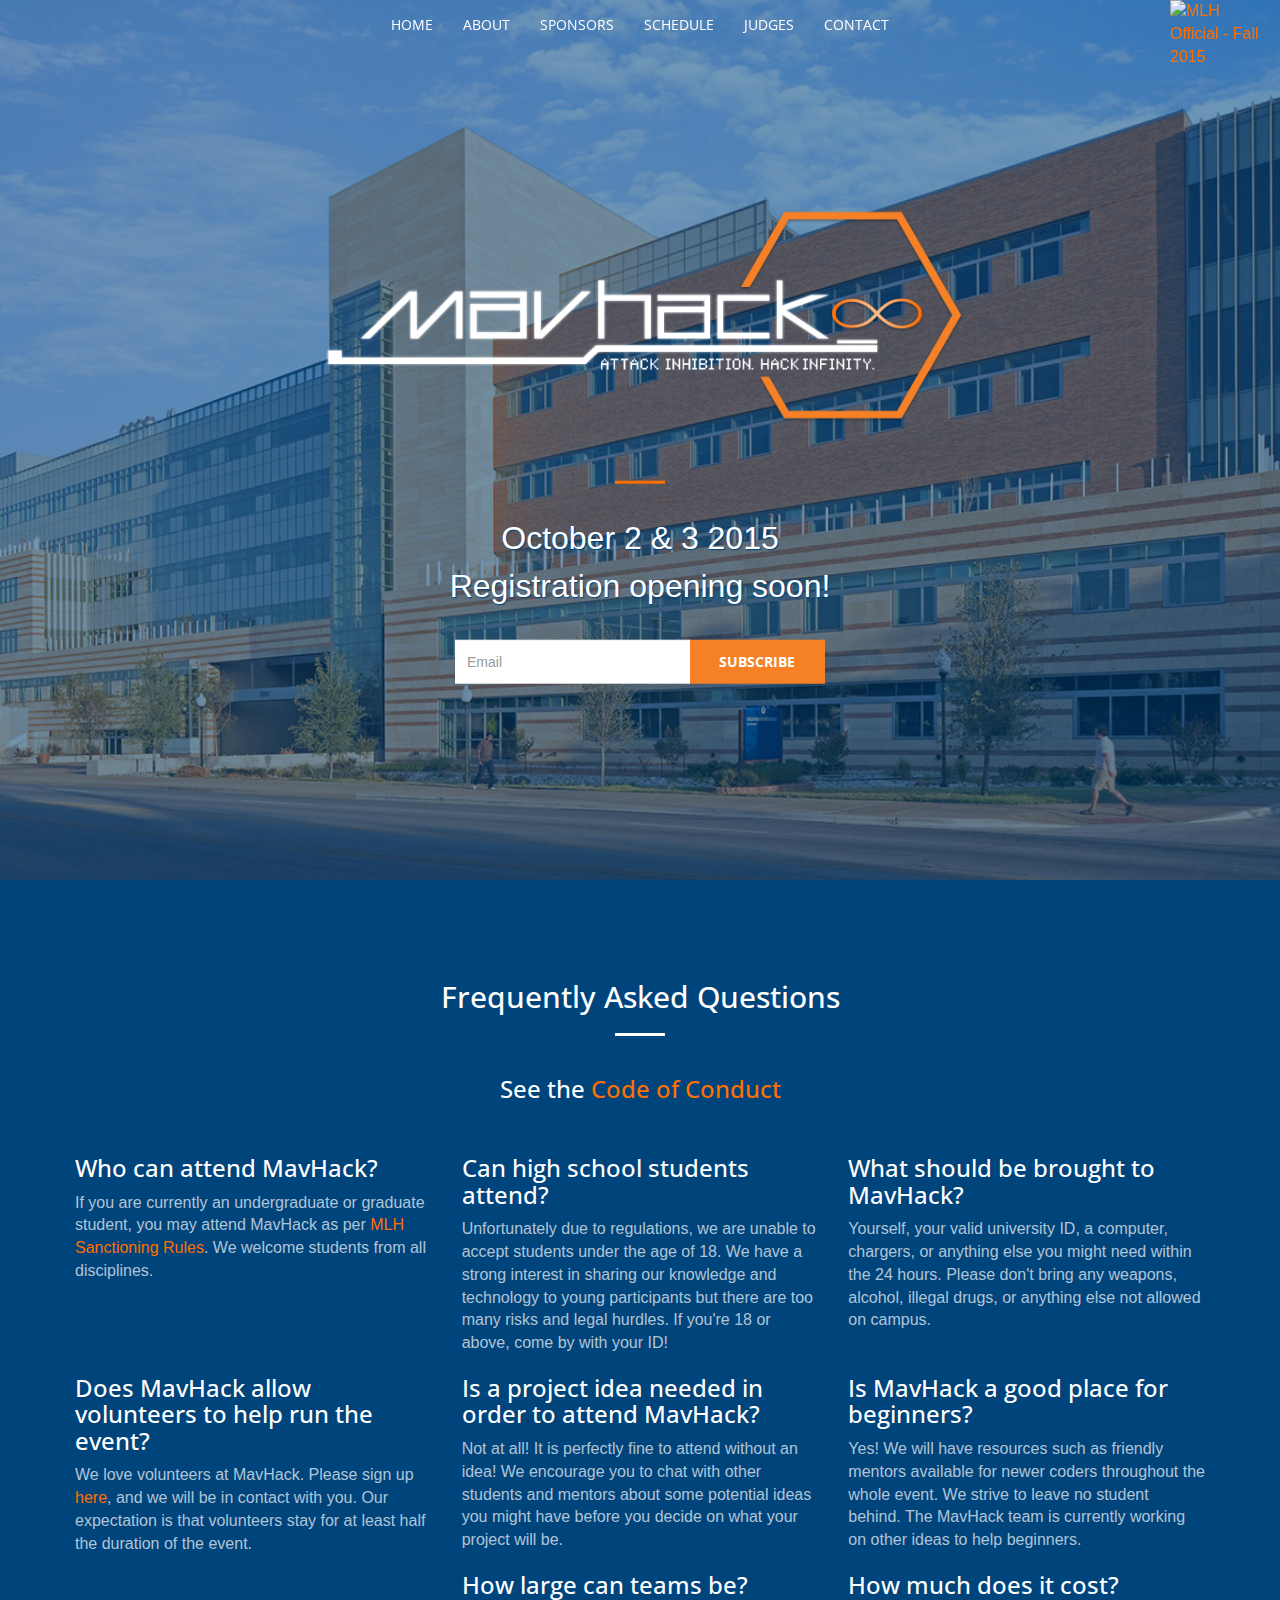
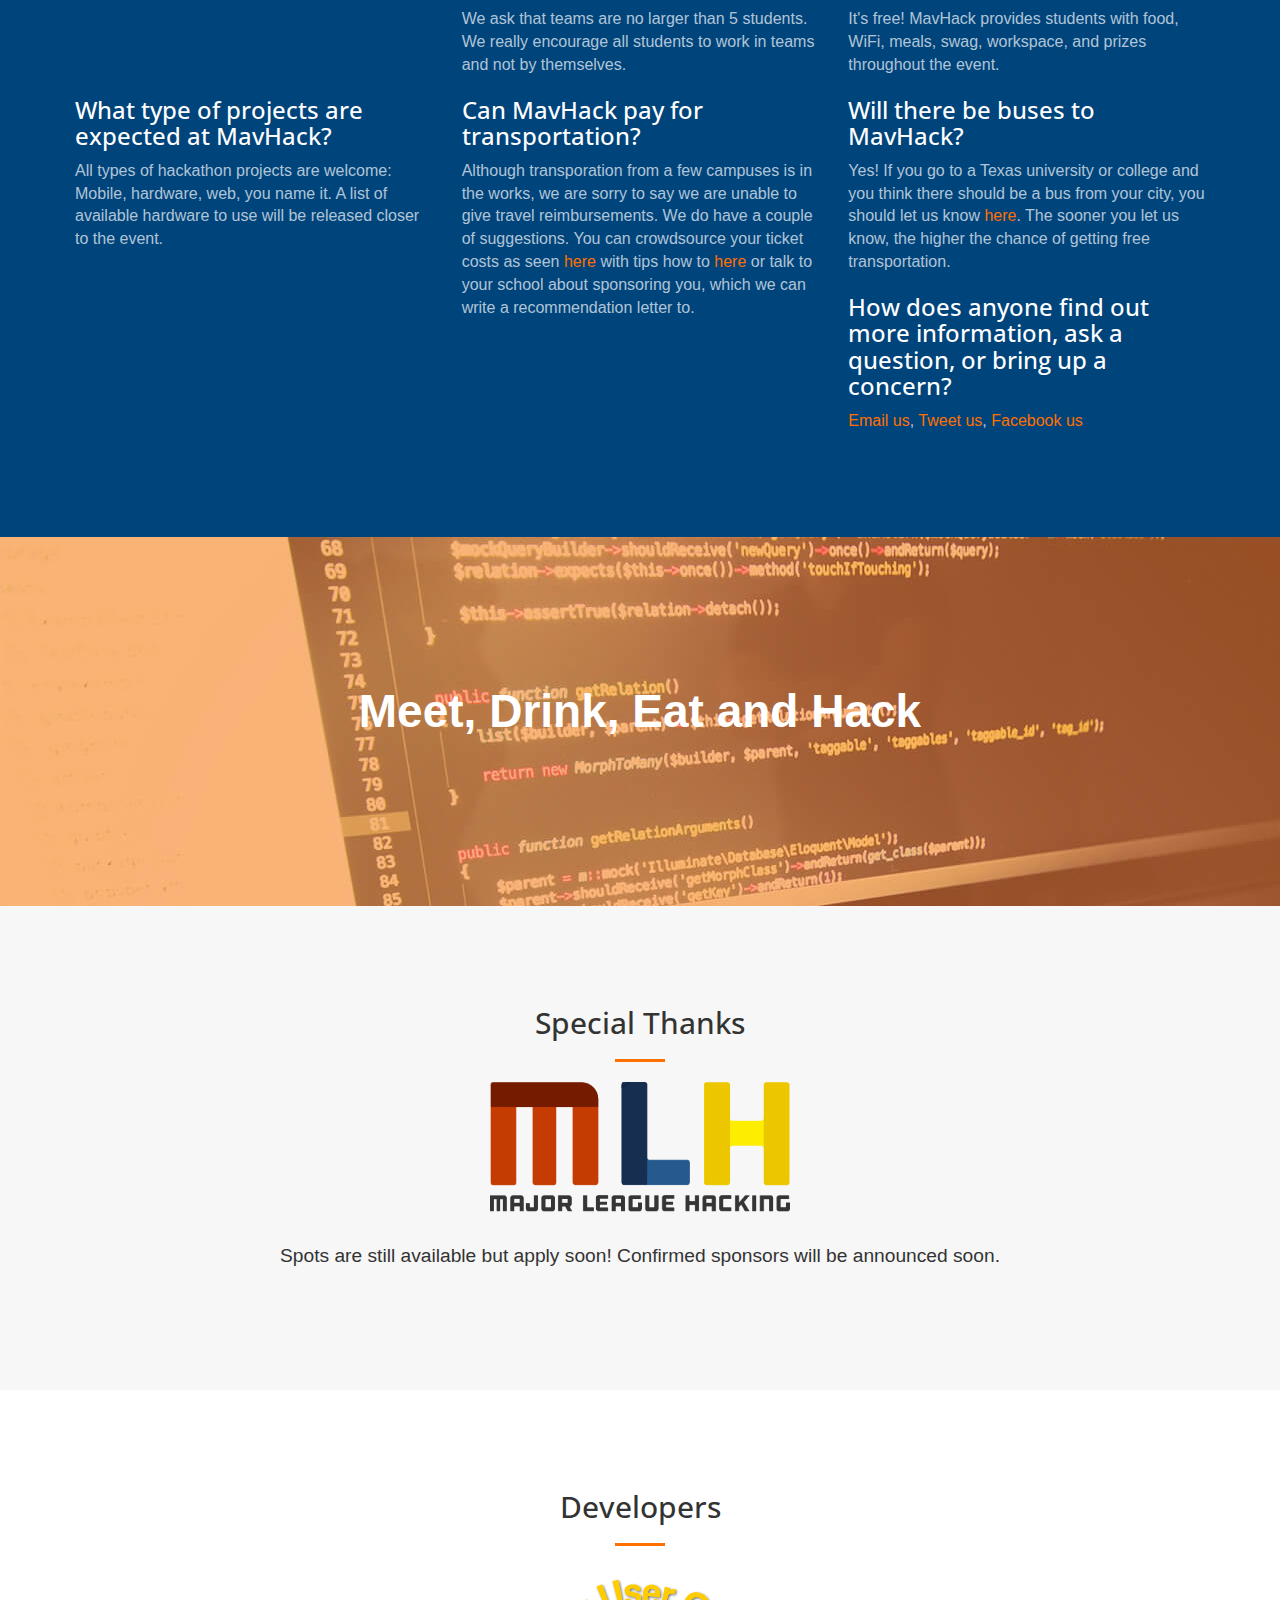
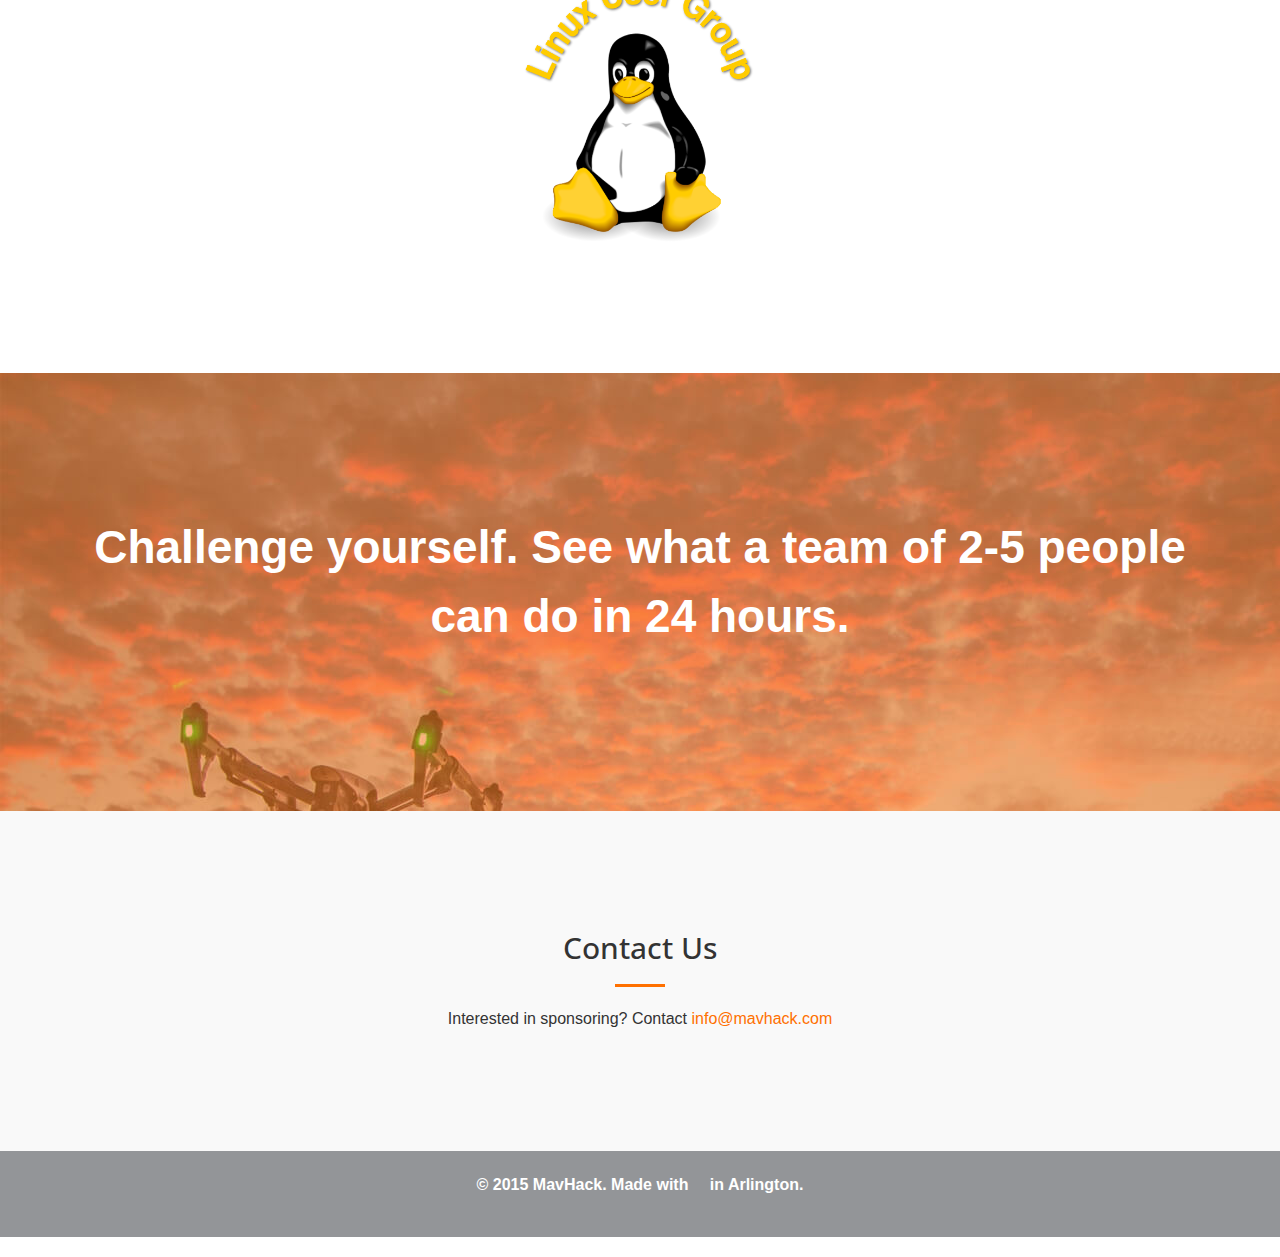
==== commit b2773e0a: "Changes" ====
--- a/index.html
+++ b/index.html
@@ -206,29 +206,37 @@
                 <hr>
                 <div class="row">
                     <div class="col-md-4 col-sm-4 col-xs-12 col-md-offset-4 col-sm-offset-4">
-                        <p class="bigger-text text-center">Spots are still available but apply soon! Confirmed sponsors will be announced soon.</p>
                         <img class="sponsor img-responsive wow bounceIn" data-wow-delay=".1s" src="img/sponsors/mlh.png">
                     </div>
                 </div>
-
-                <hr>
-                <h2 class="section-heading text-center">Developers</h2>
-                <hr>
-                <div class="row">
-                    <img class="col-md-3 col-sm-4 col-xs-12 lug-logo wow fadeIn" data-wow-delay=".2s" class="lug-logo" src="img/lug-logo.png">
-                </div>
-
-                </div>
-            </div>
-        </div>
-    </section>
+                <p class="bigger-text text-center">Spots are still available but apply soon! Confirmed sponsors will be announced soon.</p>
+                </div>
+            </div>
+        </div>
+    </section>
+
+    <section id="orgnizer">
+        <div class="container-fluid">
+            <div class="row">
+                <div class="col-md-12">
+                    <h2 class="section-heading text-center">Developers</h2>
+                    <hr>
+                    <div class="row">
+                        <img class="col-md-3 col-sm-4 col-xs-12 lug-logo wow fadeIn" data-wow-delay=".2s" class="lug-logo" src="img/lug-logo.png">
+                    </div>
+
+                </div>
+            </div>
+        </div>
+    </section>
+
 
     <!-- Separator -->
     <section class="separator" id="separator-two" data-stellar-background-ratio="0.5" style="overflow:hidden;">
         <div class="container">
             <div class="row">
                 <div class="col-md-12">
-                    <p class="wide-text">Challenge youself. See what a team of 2-5 people can do in 24 hours.</p>
+                    <p class="wide-text">Challenge yourself. See what a team of 2-5 people can do in 24 hours.</p>
                 </div>
             </div>
         </div>
@@ -250,7 +258,14 @@
     <!-- Footer -->
     <footer class="footer">
         <div class="container">
-            <p>&copy; 2015 MavHack</p>
+            <div class="row">
+                <div class="col-md-12 text-center">
+                    <p>&copy; 2015 MavHack. Made with <span class="glyphicon glyphicon-heart" style="color:red;"></span> in Arlington.</p>
+                    <a href="mailto:info@mavhack.com"><span class="fa fa-envelope"></span></a> 
+                    <a href="https://www.facebook.com/MavHackUTA"><span class="fa fa-facebook"></span></a> 
+                    <a href="https://twitter.com/MavHackUTA"><span class="fa fa-twitter"></span></a> 
+                </div>
+            </div>
         </div>
     </footer>
     
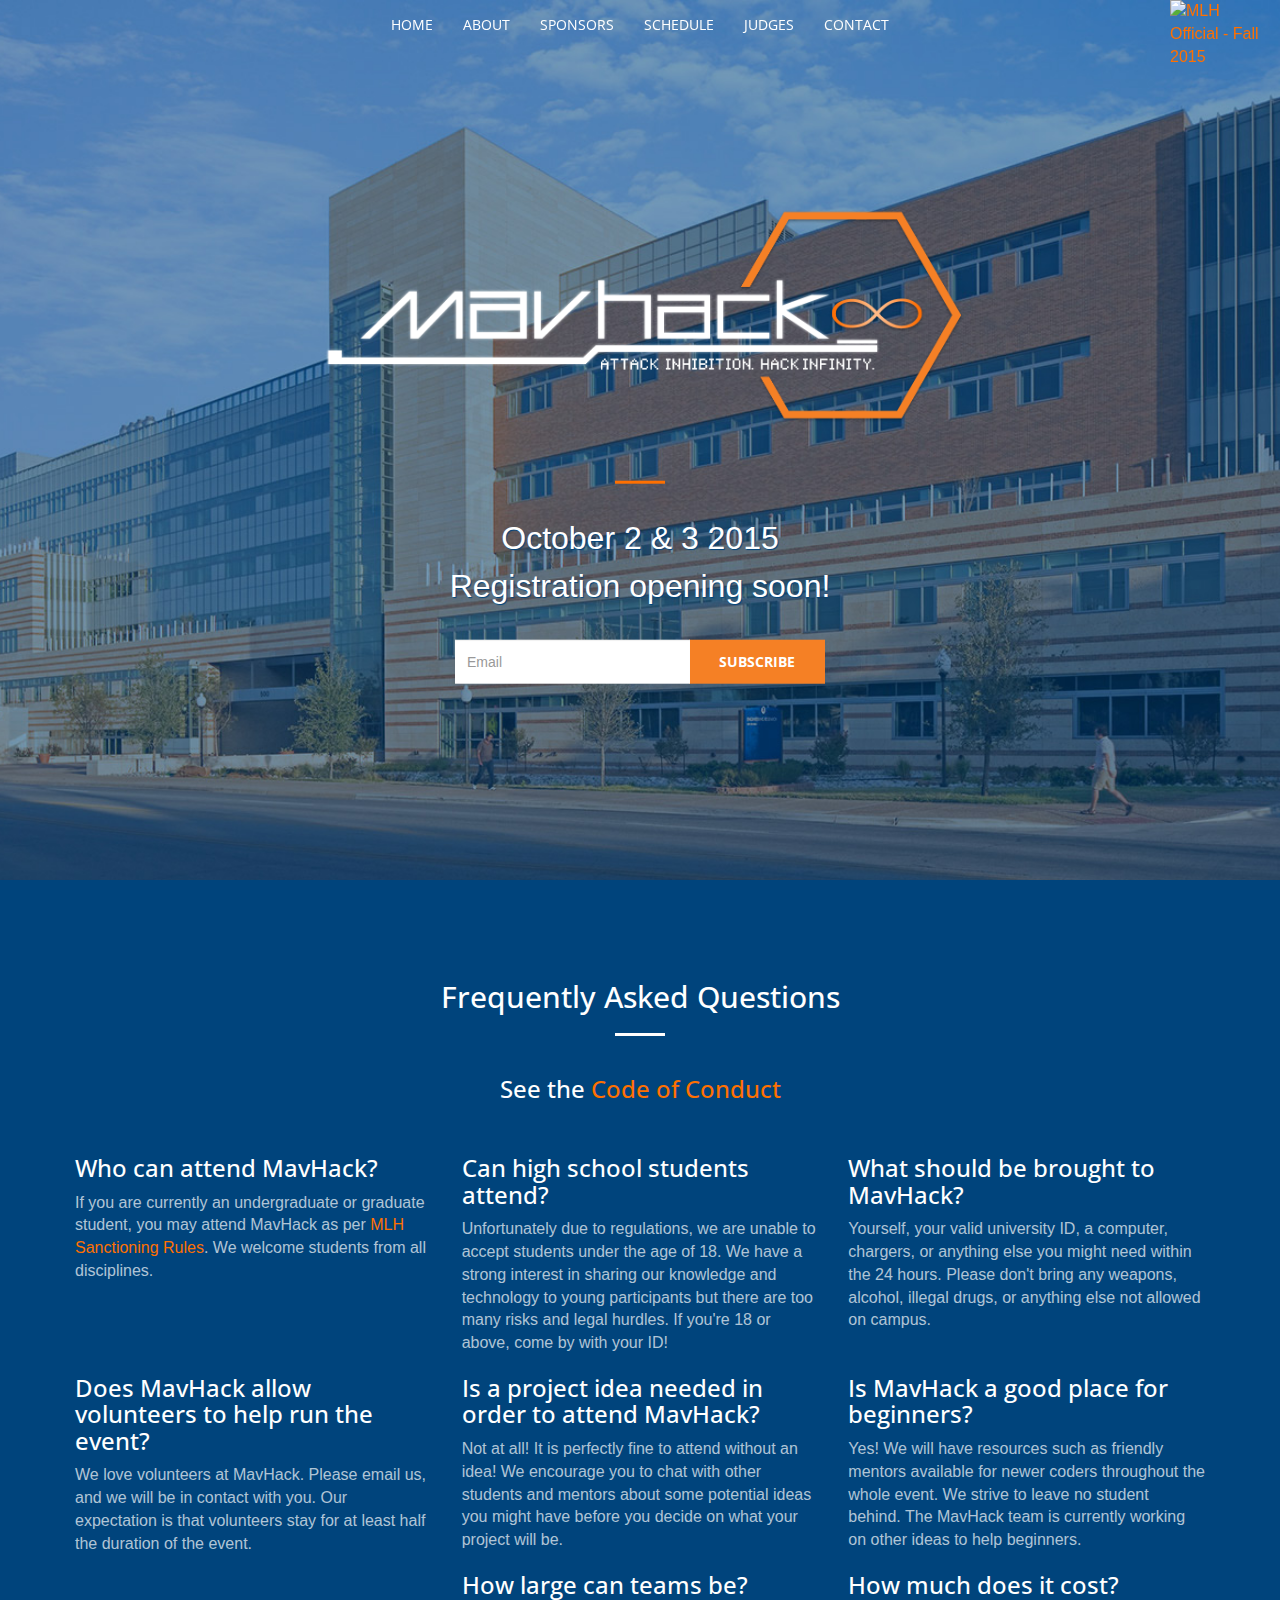
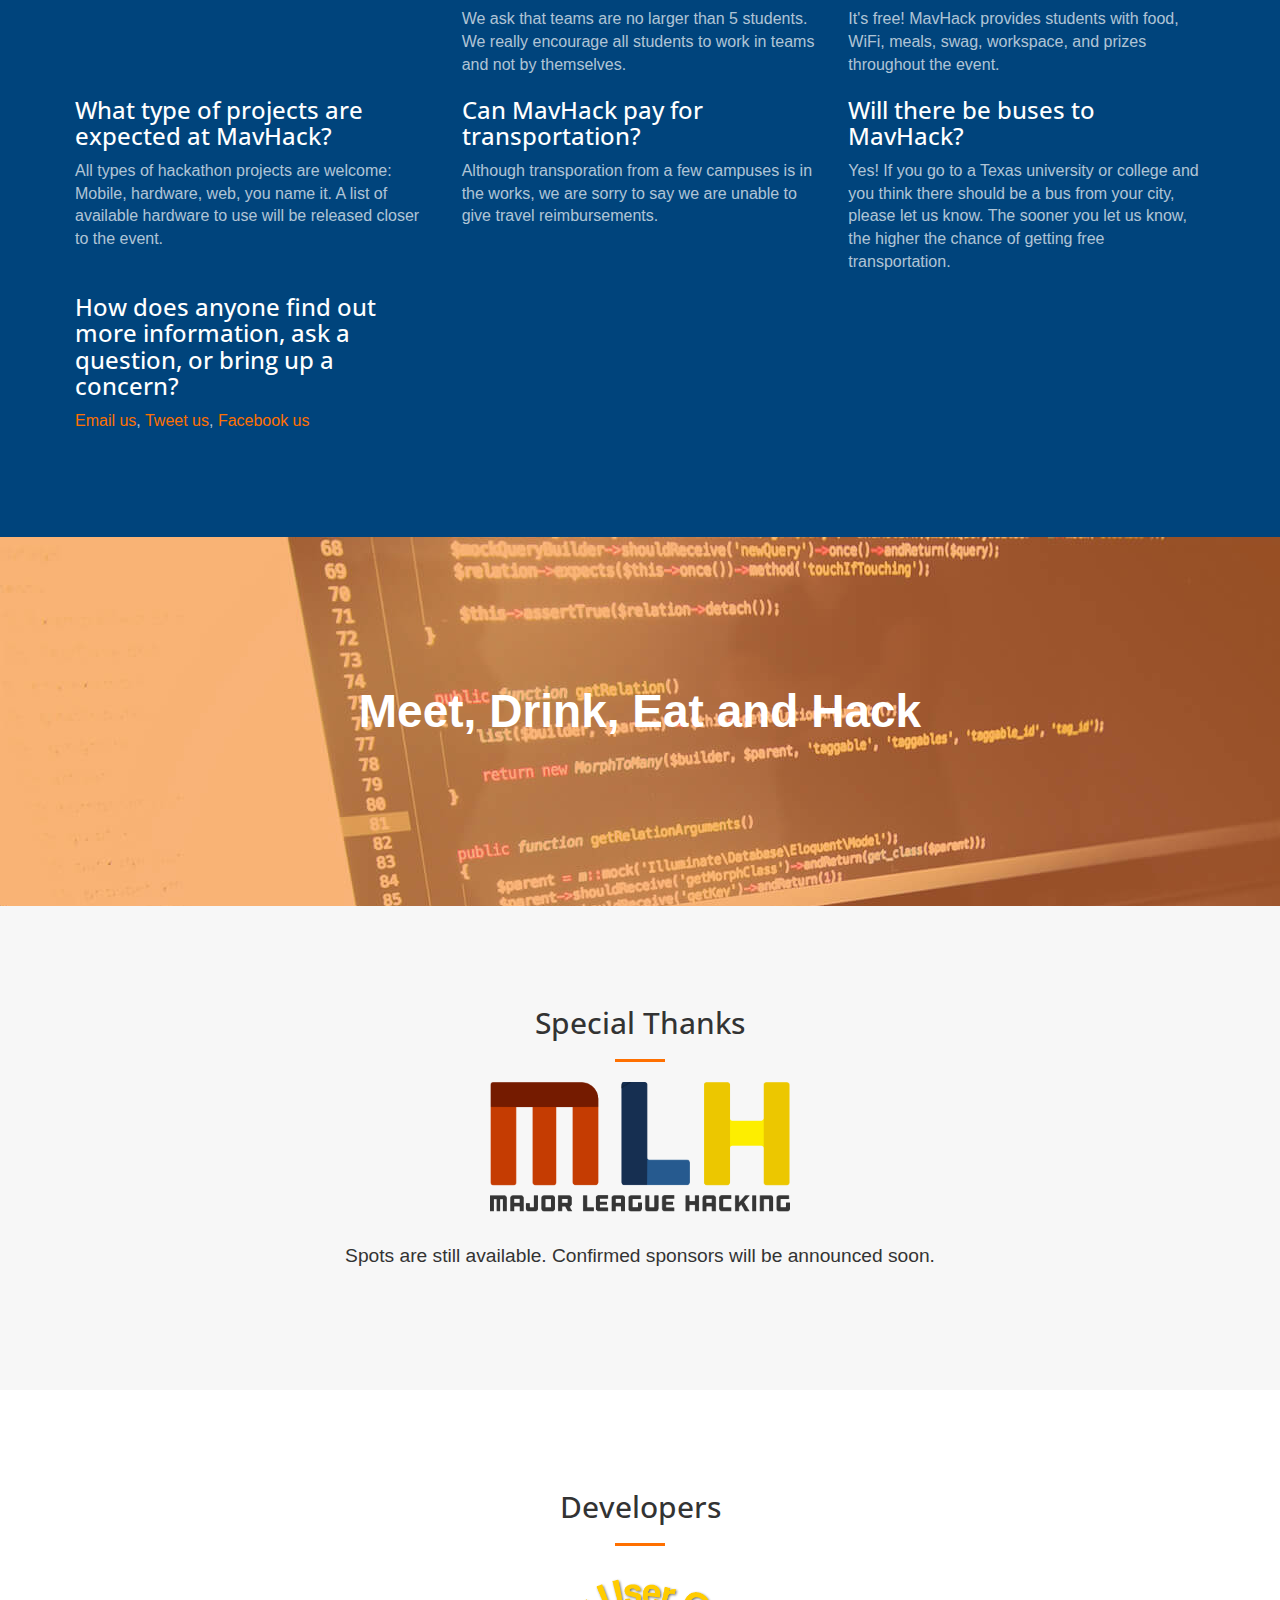
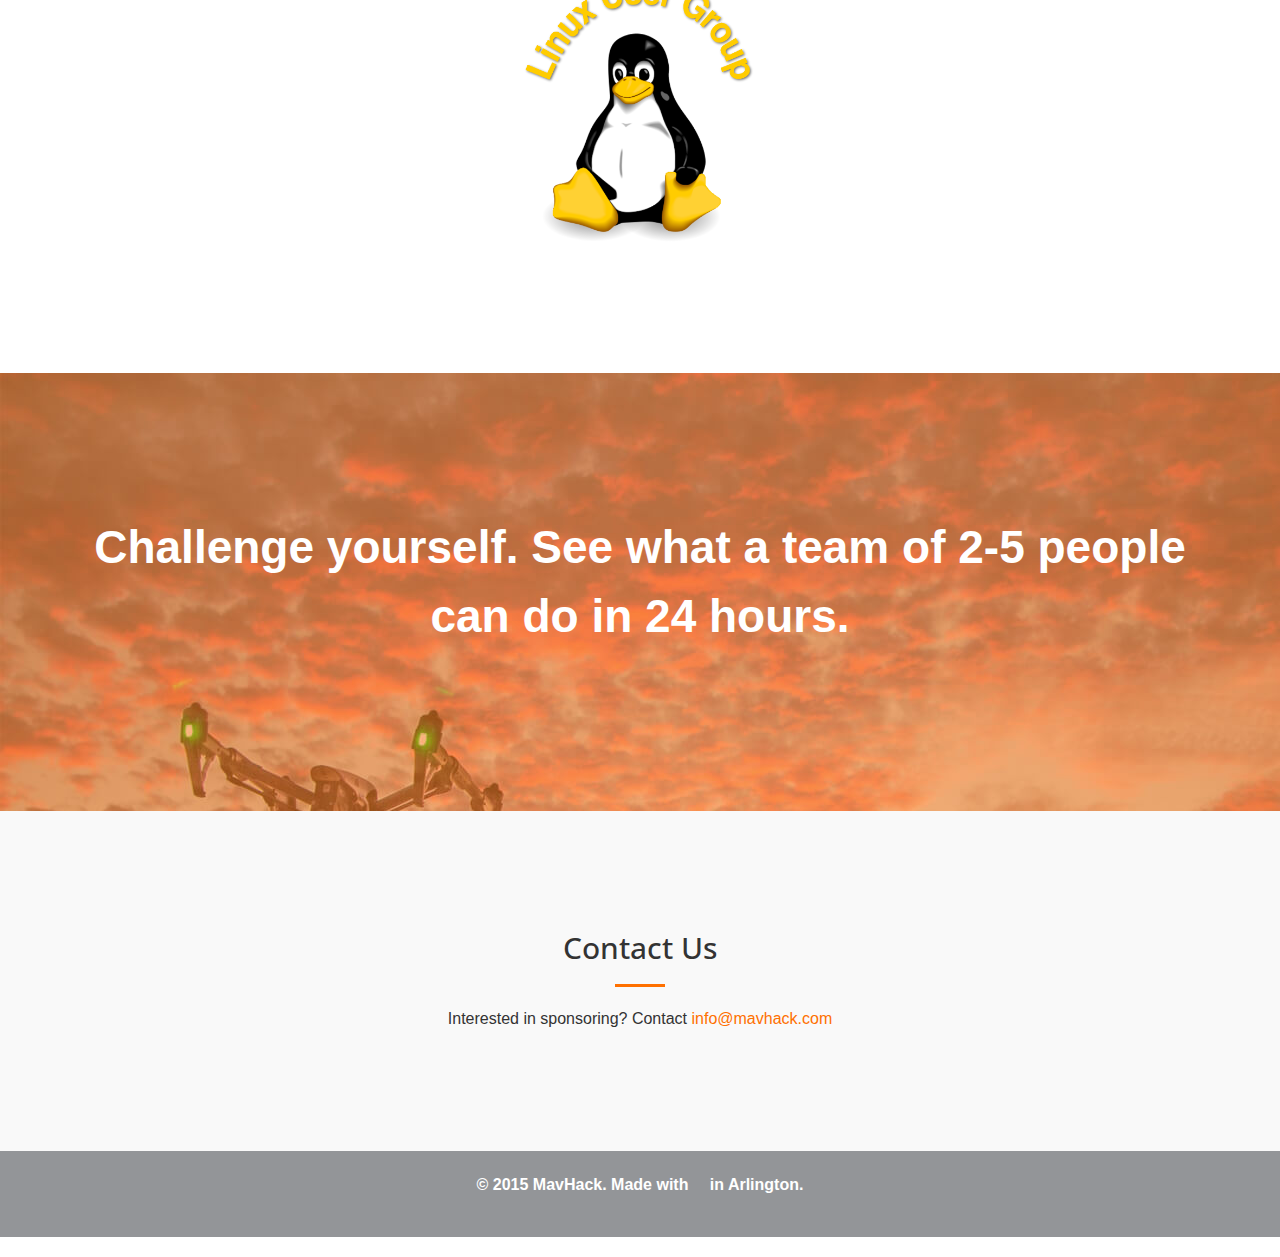
==== commit 86b45abe: "Merge branch 'master' of https://github.com/sujanstha/mavhack-site" ====
--- a/index.html
+++ b/index.html
@@ -144,7 +144,7 @@
                     </div>
                     <div class="faq-item col-xs-12 col-sm-6 col-md-4 col-lg-4">
                         <h3>Does MavHack allow volunteers to help run the event?</h3>
-                        <div class="text-faded">We love volunteers at MavHack. Please sign up <a href="#" target="_blank">here</a>, and we will be in contact with you. Our expectation is that volunteers stay for at least half the duration of the event.</div>
+                        <div class="text-faded">We love volunteers at MavHack. Please email us, and we will be in contact with you. Our expectation is that volunteers stay for at least half the duration of the event.</div>
                     </div>
                     <div class="faq-item col-xs-12 col-sm-6 col-md-4 col-lg-4">
                         <h3>Is a project idea needed in order to attend MavHack?</h3>
@@ -168,15 +168,15 @@
                     </div>
                     <div class="faq-item col-xs-12 col-sm-6 col-md-4 col-lg-4">
                         <h3>Can MavHack pay for transportation?</h3>
-                        <div class="text-faded">Although transporation from a few campuses is in the works, we are sorry to say we are unable to give travel reimbursements. We do have a couple of suggestions. You can crowdsource your ticket costs as seen <a href="https://www.tilt.com/campaigns/help-us-get-to-vthacks" target="_blank">here</a> with tips how to <a href="https://medium.com/@danstepanov/crowd-sourced-hackathon-travel-de6fdf1c7aaa" target="_blank">here</a> or talk to your school about sponsoring you, which we can write a recommendation letter to.</div>
+                        <div class="text-faded">Although transporation from a few campuses is in the works, we are sorry to say we are unable to give travel reimbursements.</div>
                     </div>
                     <div class="faq-item col-xs-12 col-sm-6 col-md-4 col-lg-4">
                         <h3>Will there be buses to MavHack?</h3>
-                        <div class="text-faded">Yes! If you go to a Texas university or college and you think there should be a bus from your city, you should let us know <a href="#" target="_blank">here</a>. The sooner you let us know, the higher the chance of getting free transportation.</div>
+                        <div class="text-faded">Yes! If you go to a Texas university or college and you think there should be a bus from your city, please let us know. The sooner you let us know, the higher the chance of getting free transportation.</div>
                     </div>
                     <div class="faq-item col-xs-12 col-sm-6 col-md-4 col-lg-4">
                         <h3>How does anyone find out more information, ask a question, or bring up a concern?</h3>
-                        <div class="text-faded"><a href="mailto:info@MavHack.com" target="_blank">Email us</a>, <a href="https://twitter.com/MavHack_UTA" target="_blank">Tweet us</a>, <a href="https://facebook.com/MavHack_UTA" target="_blank">Facebook us</a></div>
+                        <div class="text-faded"><a href="mailto:info@mavhack.com" target="_blank">Email us</a>, <a href="https://twitter.com/MavHackUTA" target="_blank">Tweet us</a>, <a href="https://facebook.com/MavHackUTA" target="_blank">Facebook us</a></div>
                     </div>
                 </div>
             </div>
@@ -209,7 +209,7 @@
                         <img class="sponsor img-responsive wow bounceIn" data-wow-delay=".1s" src="img/sponsors/mlh.png">
                     </div>
                 </div>
-                <p class="bigger-text text-center">Spots are still available but apply soon! Confirmed sponsors will be announced soon.</p>
+                <p class="bigger-text text-center">Spots are still available. Confirmed sponsors will be announced soon.</p>
                 </div>
             </div>
         </div>
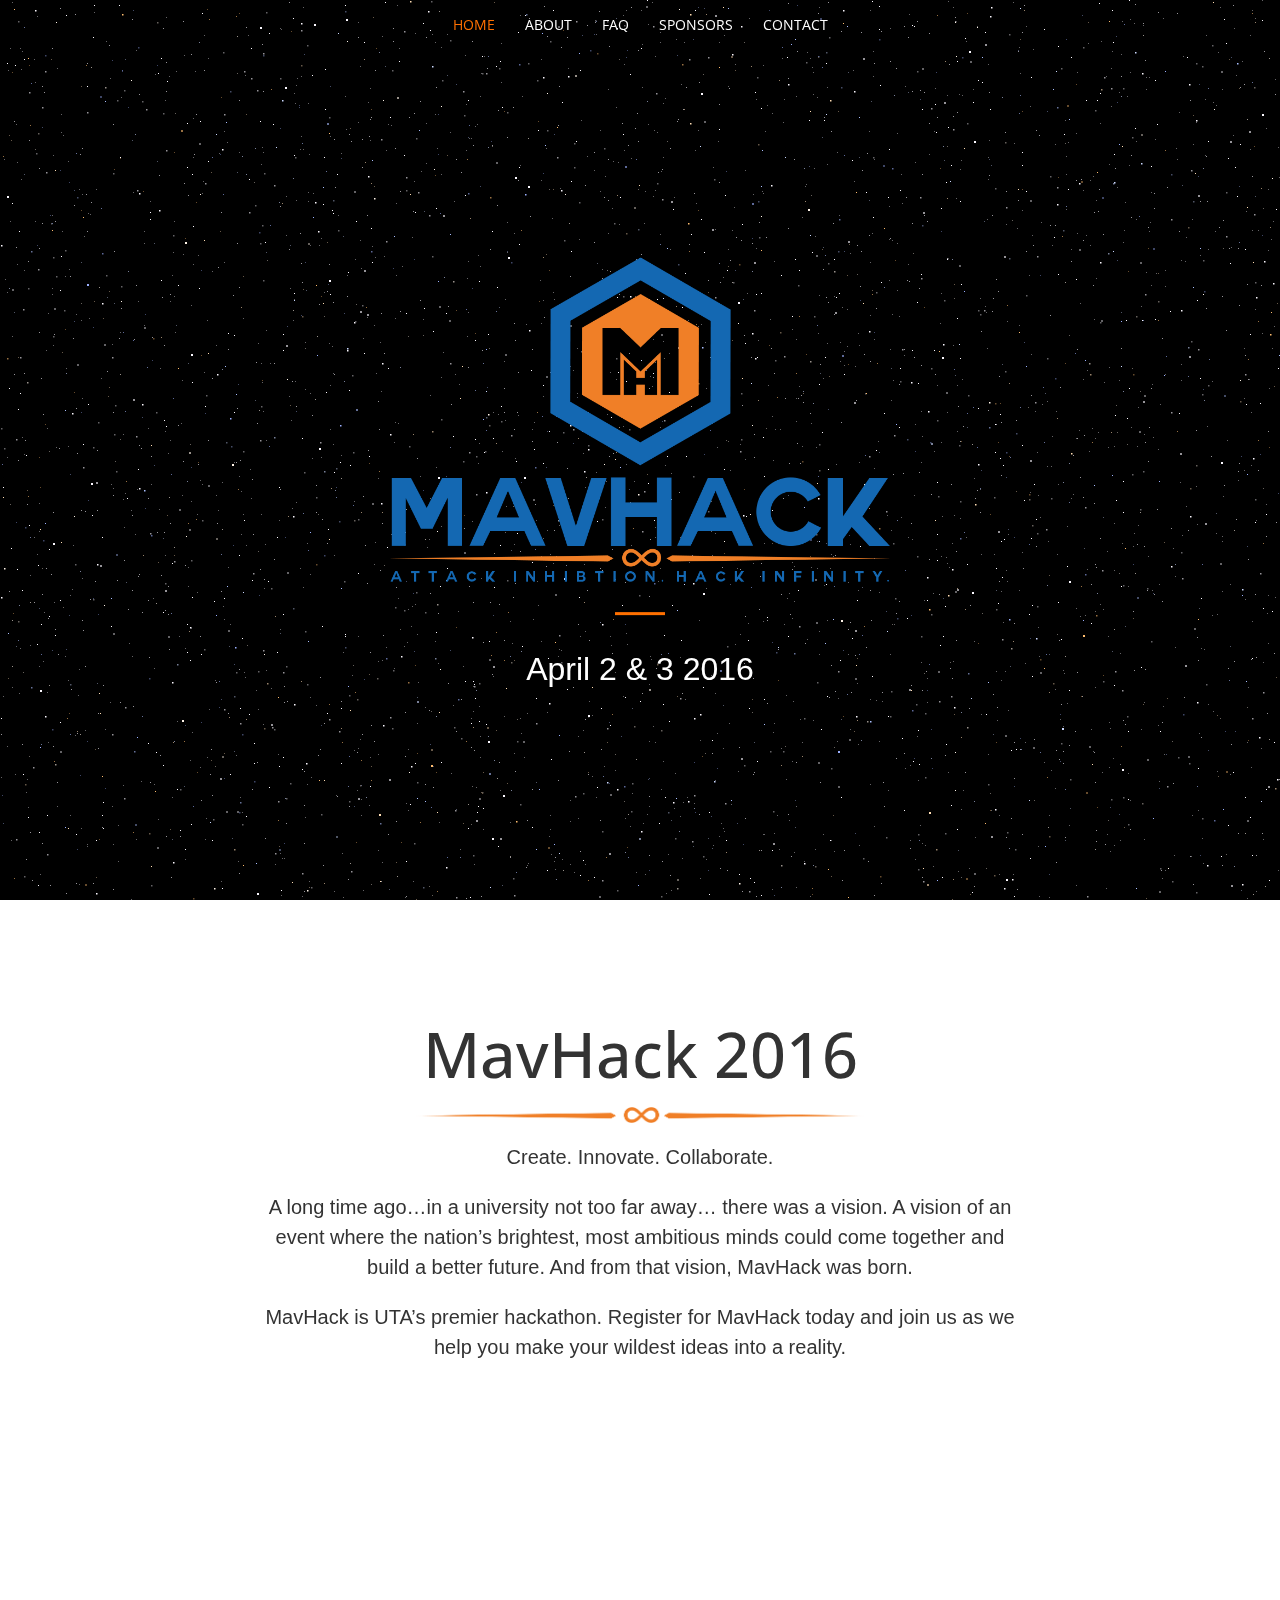
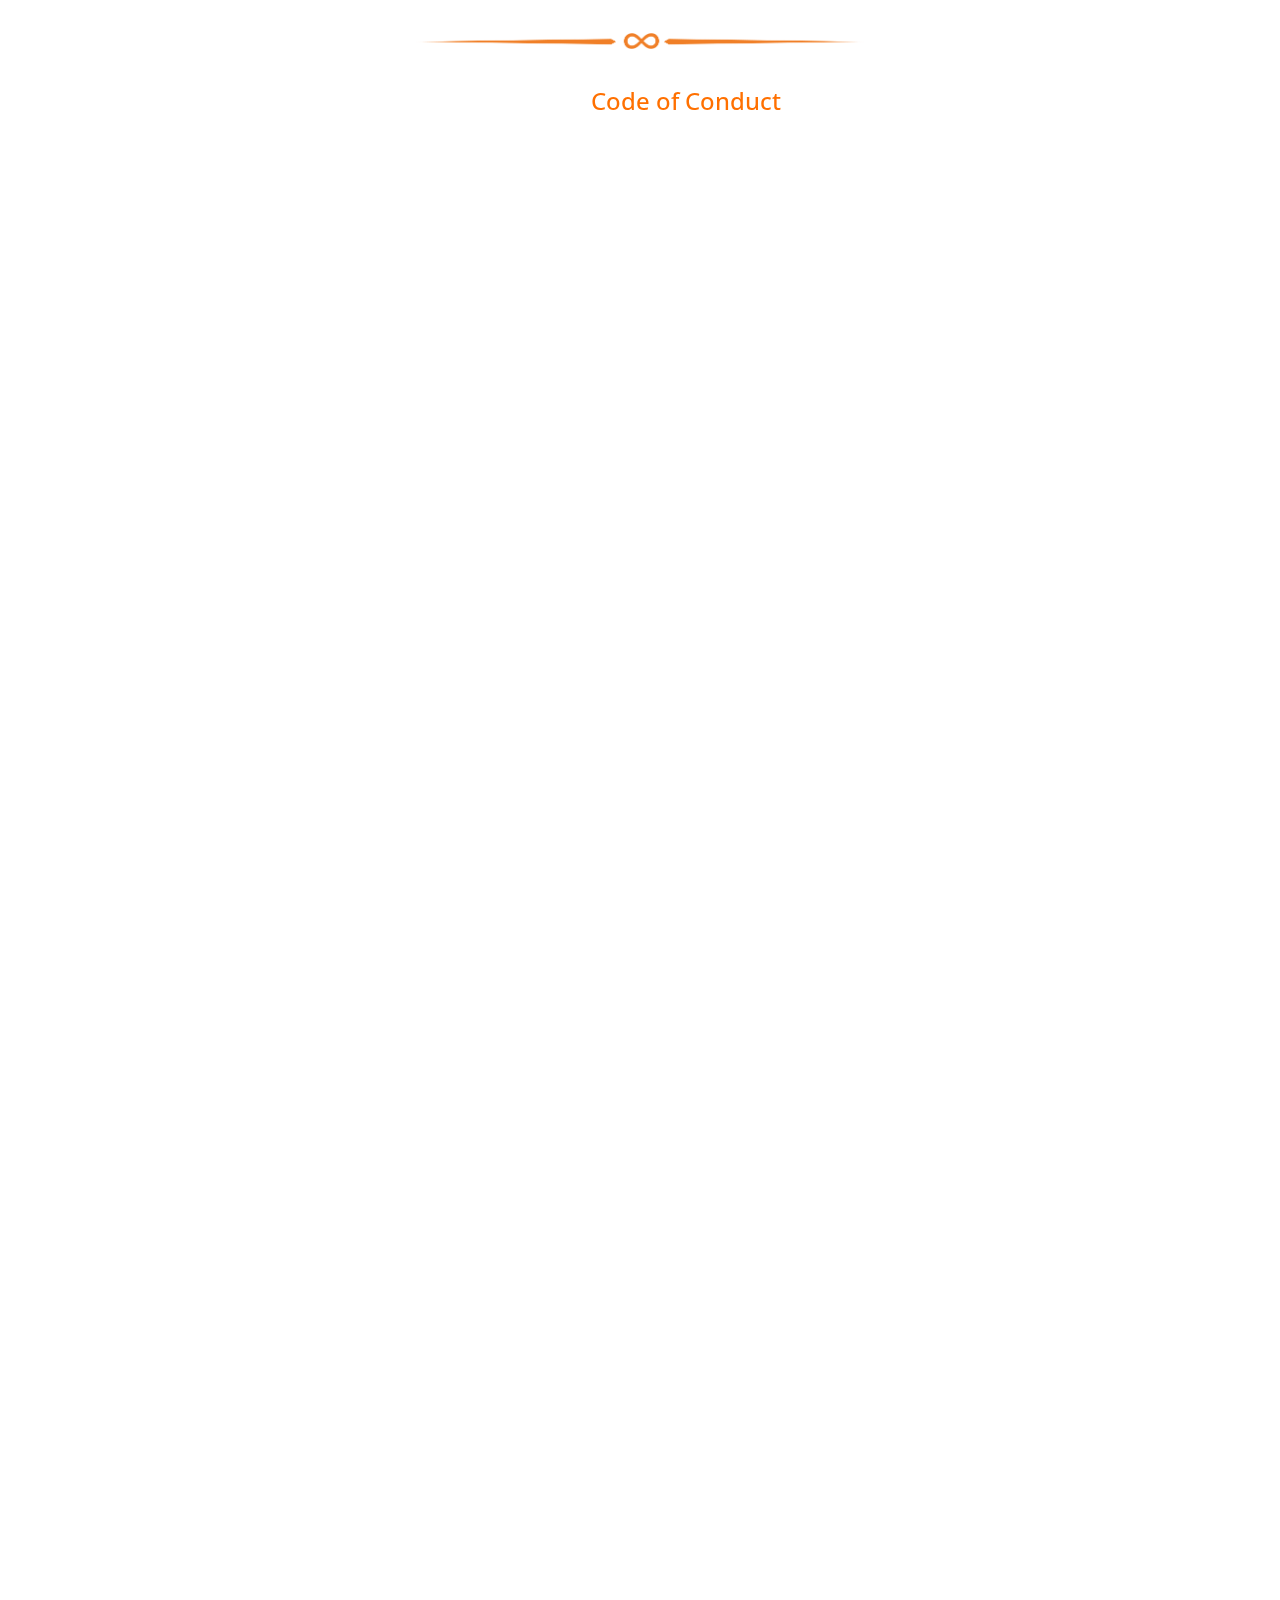
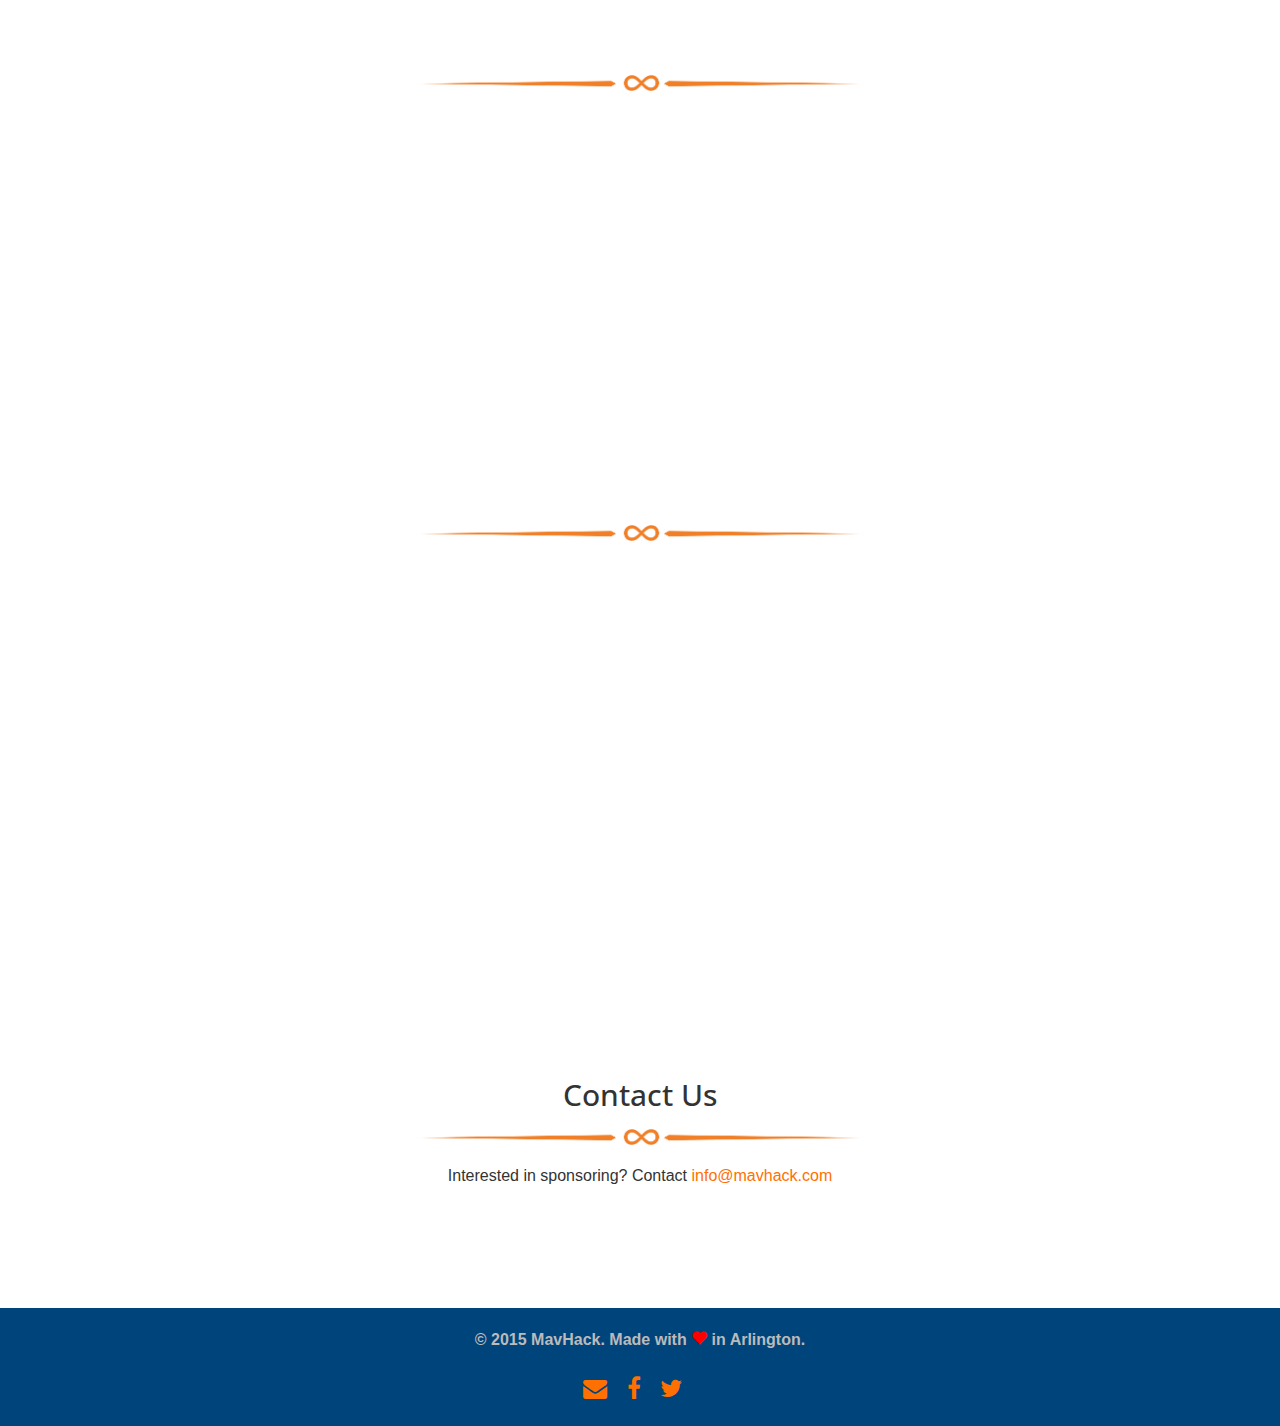
==== commit d03ec979: "Merge 98c2de0d6b2f20faaeafb7178c043431dedf2749 into 786c77730459546aaf65b8e67f36c328a2375150" ====
--- a/index.html
+++ b/index.html
@@ -5,10 +5,19 @@
     <meta charset="utf-8">
     <meta http-equiv="X-UA-Compatible" content="IE=edge">
     <meta name="viewport" content="width=device-width, initial-scale=1">
-    <meta name="description" content="">
-    <meta name="author" content="">
-
-    <title>MavHack 2015</title>
+    <meta name="description" content="MavHack is UT Arlington's largest student hackathon. During 24 hours, students from all over the states come together to push their boundaries and explore something new.">
+    <meta name="author" content="MavHack">
+
+    <title>MavHack 2016</title>
+
+    <meta property="og:locale" content="en_US" />
+    <meta property="og:type" content="website" />
+    <meta property="og:title" content="MavHack 2015" />
+    <meta property="og:description" content="MavHack is UT Arlington's largest student hackathon. During 24 hours, students from all over the states come together to push their boundaries and explore something new." />
+    <meta property="og:url" content="http://www.mavhack.com/" />
+    <meta property="og:site_name" content="MavHack" />
+    <meta property="og:image" content="http://mavhack.com/img/logo.jpg" />
+    <meta name="google-site-verification" content="VrjI60aBm29kukN2HN-DybeeQOyRHHN-QAVfdvfzPXY" />
 
     <!-- Bootstrap Core CSS -->
     <link rel="stylesheet" href="css/bootstrap.min.css" type="text/css">
@@ -38,9 +47,9 @@
 
 <body id="page-top">
     <!-- MLH Badge DO NOT REMOVE -->
-    <a id="mlh-trust-badge" class="mlh-badge" href="https://mlh.io/?utm_campaign=Trust%20Badge" target="_blank">
-        <img src="https://s3.amazonaws.com/logged-assets/trust-badge/f2015.png" alt="MLH Official - Fall 2015" style="width:100%;" >
-    </a>
+    <!-- <a id="mlh-trust-badge" class="mlh-badge" href="https://mlh.io/?utm_campaign=Trust%20Badge" target="_blank">
+        <img src="https://s3.amazonaws.com/logged-assets/trust-badge/s2016.png" alt="MLH Official - Fall 2015" style="width:100%;" >
+    </a> -->
 
     <!-- Navbar -->
     <nav id="mainNav" class="navbar navbar-default navbar-fixed-top">
@@ -65,14 +74,17 @@
                         <a class="page-scroll" href="#about">About</a>
                     </li>
                     <li>
+                        <a class="page-scroll" href="#FAQ">FAQ</a>
+                    </li>
+                    <li>
                         <a class="page-scroll" href="#thanks">Sponsors</a>
                     </li>
-                    <li>
+                    <!-- <li>
                         <a class="page-scroll" href="#schedule">Schedule</a>
                     </li>
                     <li>
                         <a class="page-scroll" href="#judges">Judges</a>
-                    </li>
+                    </li> -->
                     <li>
                         <a class="page-scroll" href="#contact">Contact</a>
                     </li>
@@ -84,40 +96,47 @@
     </nav>
 
     <!-- Jumbotron -->
-    <header id="home" class="photo summer" data-stellar-background-ratio="0.5" style="overflow:hidden;">
-        <div class="header-content">
+    <header id="home" class="photo summer" data-stellar-background-ratio="0.5" style="overflow:hidden;background:transparent;">
+        <div class="header-content" style="padding-top:80px;">
             <div class="header-content-inner wow flipInX" data-wow-delay=".2s">
                 <img src="img/logo-large.png" class="main-logo">
                 <hr>
-                <p>October 2 &amp; 3 2015<br>
-                Registration opening soon!</p>
+                <p class="text-large">April 2 &amp; 3 2016</p>
                 <div>
-<form action="http://mavhack.us11.list-manage.com/subscribe/post?u=d4a53cc7b1fa28bc0e37598a1&amp;id=c1c6eb9ecd" method="post" id="mc-embedded-subscribe-form" name="mc-embedded-subscribe-form" class="validate" target="_blank" novalidate>
-    <div id="mc_embed_signup_scroll">
-
-                <div class="input-group subscribe">
-                  <input type="email" class="form-control" placeholder="Email" value="" name="EMAIL" id="mce-EMAIL" required>
-                  <div style="position: absolute; left: -5000px;"><input type="text" name="b_d4a53cc7b1fa28bc0e37598a1_c1c6eb9ecd" tabindex="-1" value=""></div>
-                  <span class="input-group-btn">
-                  <input type="submit" value="Subscribe" name="subscribe" id="mc-embedded-subscribe" class="input-group-addon btn btn-primary btn-xl">
-                  </span>
-                </div>
-
-                </div>
-</form>
 </div>
 
             </div>
         </div>
     </header>
 
+    <section style="position:relative;background-color:#fff;">
+        <div class="container">
+            <div class="row">
+                <div class="col-md-8 col-md-offset-2">
+                    <h1 class="text-center" id="about">MavHack 2016</h1>
+                    <div class="divider"></div>
+                    <p class="text-big text-center">
+                        Create. Innovate. Collaborate. 
+                    <p class="text-big text-center">
+                        A long time ago…in a university not too far away… there was a vision. A vision of an event where the nation’s brightest, most ambitious minds could come together and build a better future. And from that vision, MavHack was born. 
+                    <p class="text-big text-center">
+                        MavHack is UTA’s premier hackathon. Register for MavHack today and join us as we help you make your wildest ideas into a reality.
+                      
+
+
+                    </p>
+                </div>
+            </div>
+        </div>
+    </section>
+
     <!-- FAQs/About -->
-    <section class="bg-primary" id="about">
-        <div class="container">
-            <div class="row">
+    <section class="bg-primary" id="FAQ" style="position:relative;background:transparent;">
+        <div class="container">
+            <div class="row" id="star">
                 <div class="col-lg-8 col-lg-offset-2 text-center">
                     <h2 class="section-heading">Frequently Asked Questions</h2>
-                    <hr class="light">
+                    <div class="divider"></div>
                 </div>
 
                 <div class="col-xs-12 col-sm-12 col-md-12 col-lg-12 text-center">
@@ -125,58 +144,58 @@
                     <br>
                 </div>
                 
-                <div class="container" style="padding: 5px;">
+                <div class="container" style="padding: 5px;overflow:hidden;">
                     <div class="row">
                     <div class="col-md-12">
-                    <div class="faq-item col-xs-12 col-sm-6 col-md-4 col-lg-4">
-                        <h3>Who can attend MavHack?</h3>
-                        <div class="text-faded">If you are currently an undergraduate or graduate student, you may attend MavHack as per <a href="http://static.mlh.io/docs/event-sanctioning-guide.pdf" target="_blank">MLH Sanctioning Rules</a>. We welcome students from all disciplines.</div>
+                    <div class="faq-item col-xs-12 col-sm-6 col-md-4 col-lg-4 wow fadeInLeft" data-wow-delay=".15s" data-wow-duration="1s">
+                        <h3> <font color= "0064B1">Who can attend MavHack?</font> </h3>
+                        <div class="text-faded">If you are currently an undergraduate or graduate student, you may attend MavHack. We welcome students from all disciplines.</div>
                     </div> 
-                    <div class="faq-item col-xs-12 col-sm-6 col-md-4 col-lg-4">
-                        <h3>Can high school students attend?</h3>
+                    <div class="faq-item col-xs-12 col-sm-6 col-md-4 col-lg-4 wow fadeIn" data-wow-delay=".1s" data-wow-duration="1s">
+                        <h3> <font color= "0064B1">Can high school students attend?</font> </h3>
                         <div class="text-faded">Unfortunately due to regulations, we are unable to accept students under the age of 18. We have a strong interest in sharing our knowledge and technology to young participants but there are too many risks and legal hurdles. If you're 18 or above, come by with your ID!</div>
                     </div>
-                    <div class="faq-item col-xs-12 col-sm-6 col-md-4 col-lg-4">
-                        <h3>What should be brought to MavHack?</h3>
+                    <div class="faq-item col-xs-12 col-sm-6 col-md-4 col-lg-4 wow fadeInRight" data-wow-delay=".15s" data-wow-duration="1s">
+                        <h3> <font color= "0064B1">What should be brought to MavHack?</font> </h3>
                         <div class="text-faded">Yourself, your valid university ID, a computer, chargers, or anything else you might need within the 24 hours. Please don't bring any weapons, alcohol, illegal drugs, or anything else not allowed on campus.</div>
                     </div>
                     </div>
                     </div>
-                    <div class="faq-item col-xs-12 col-sm-6 col-md-4 col-lg-4">
-                        <h3>Does MavHack allow volunteers to help run the event?</h3>
+                    <div class="faq-item col-xs-12 col-sm-6 col-md-4 col-lg-4 wow fadeInLeft" data-wow-delay=".25s">
+                        <h3> <font color= "0064B1">Does MavHack allow volunteers to help run the event?</font> </h3>
                         <div class="text-faded">We love volunteers at MavHack. Please email us, and we will be in contact with you. Our expectation is that volunteers stay for at least half the duration of the event.</div>
                     </div>
-                    <div class="faq-item col-xs-12 col-sm-6 col-md-4 col-lg-4">
-                        <h3>Is a project idea needed in order to attend MavHack?</h3>
+                    <div class="faq-item col-xs-12 col-sm-6 col-md-4 col-lg-4 wow fadeIn" data-wow-delay=".2s">
+                        <h3> <font color= "0064B1">Is a project idea needed in order to attend MavHack?</font> </h3>
                         <div class="text-faded">Not at all! It is perfectly fine to attend without an idea! We encourage you to chat with other students and mentors about some potential ideas you might have before you decide on what your project will be.</div>
                     </div>
-                    <div class="faq-item col-xs-12 col-sm-6 col-md-4 col-lg-4">
-                        <h3>Is MavHack a good place for beginners?</h3>
+                    <div class="faq-item col-xs-12 col-sm-6 col-md-4 col-lg-4 wow fadeInRight" data-wow-delay=".25s">
+                        <h3> <font color= "0064B1">Is MavHack a good place for beginners?</font> </h3>
                         <div class="text-faded">Yes! We will have resources such as friendly mentors available for newer coders throughout the whole event. We strive to leave no student behind. The MavHack team is currently working on other ideas to help beginners.</div>
                     </div>
-                    <div class="faq-item col-xs-12 col-sm-6 col-md-4 col-lg-4">
-                        <h3>How large can teams be? </h3>
+                    <div class="faq-item col-xs-12 col-sm-6 col-md-4 col-lg-4 wow fadeInLeft" data-wow-delay=".35s">
+                        <h3> <font color= "0064B1">How large can teams be? </font> </h3>
                         <div class="text-faded">We ask that teams are no larger than 5 students. We really encourage all students to work in teams and not by themselves.</div>
                     </div>
-                    <div class="faq-item col-xs-12 col-sm-6 col-md-4 col-lg-4">
-                        <h3>How much does it cost?</h3>
+                    <div class="faq-item col-xs-12 col-sm-6 col-md-4 col-lg-4 wow fadeIn" data-wow-delay=".3s">
+                        <h3> <font color= "0064B1">How much does it cost?</font> </h3>
                         <div class="text-faded">It's free! MavHack provides students with food, WiFi, meals, swag, workspace, and prizes throughout the event.</div>
                     </div>
-                    <div class="faq-item col-xs-12 col-sm-6 col-md-4 col-lg-4">
-                        <h3>What type of projects are expected at MavHack?</h3>
+                    <div class="faq-item col-xs-12 col-sm-6 col-md-4 col-lg-4 wow fadeInRight" data-wow-delay=".35s">
+                        <h3> <font color= "0064B1">What type of projects are expected at MavHack?</font> </h3>
                         <div class="text-faded">All types of hackathon projects are welcome: Mobile, hardware, web, you name it. A list of available hardware to use will be released closer to the event.</div>
                     </div>
-                    <div class="faq-item col-xs-12 col-sm-6 col-md-4 col-lg-4">
-                        <h3>Can MavHack pay for transportation?</h3>
+                    <div class="faq-item col-xs-12 col-sm-6 col-md-4 col-lg-4 wow fadeInLeft" data-wow-delay=".45s">
+                        <h3> <font color= "0064B1">Can MavHack pay for transportation?</font> </h3>
                         <div class="text-faded">Although transporation from a few campuses is in the works, we are sorry to say we are unable to give travel reimbursements.</div>
                     </div>
-                    <div class="faq-item col-xs-12 col-sm-6 col-md-4 col-lg-4">
-                        <h3>Will there be buses to MavHack?</h3>
+                    <div class="faq-item col-xs-12 col-sm-6 col-md-4 col-lg-4 wow fadeIn" data-wow-delay=".4s">
+                        <h3> <font color= "0064B1">Will there be buses to MavHack?</font> </h3>
                         <div class="text-faded">Yes! If you go to a Texas university or college and you think there should be a bus from your city, please let us know. The sooner you let us know, the higher the chance of getting free transportation.</div>
                     </div>
-                    <div class="faq-item col-xs-12 col-sm-6 col-md-4 col-lg-4">
-                        <h3>How does anyone find out more information, ask a question, or bring up a concern?</h3>
-                        <div class="text-faded"><a href="mailto:info@mavhack.com" target="_blank">Email us</a>, <a href="https://twitter.com/MavHackUTA" target="_blank">Tweet us</a>, <a href="https://facebook.com/MavHackUTA" target="_blank">Facebook us</a></div>
+                    <div class="faq-item col-xs-12 col-sm-6 col-md-4 col-lg-4 wow fadeInRight" data-wow-delay=".45s">
+                        <h3> <font color= "0064B1">How does anyone find out more information, ask a question, or bring up a concern?</font> </h3>
+                        <div class="text-faded"><a href="mailto:info@mavhack.com" target="_blank">Email us</a>, <a href="https://twitter.com/MavHackUTA" target="_blank">Tweet us</a>, or <a href="https://facebook.com/MavHackUTA" target="_blank">Facebook us</a></div>
                     </div>
                 </div>
             </div>
@@ -197,58 +216,48 @@
     </section>
 
     <!-- Sponsors -->
-    <section id="thanks">
+    <section id="thanks" style="background:transparent;">
         <div class="container">
             <div class="row">
                 <div class="col-md-12">
 
-                <h2 class="section-heading text-center">Special Thanks</h2>
-                <hr>
-                <div class="row">
+                <h2 class="section-heading text-center">Sponsors</h2>
+                <div class="divider"></div>
+                <!-- <div class="row">
                     <div class="col-md-4 col-sm-4 col-xs-12 col-md-offset-4 col-sm-offset-4">
                         <img class="sponsor img-responsive wow bounceIn" data-wow-delay=".1s" src="img/sponsors/mlh.png">
                     </div>
-                </div>
-                <p class="bigger-text text-center">Spots are still available. Confirmed sponsors will be announced soon.</p>
-                </div>
-            </div>
-        </div>
-    </section>
-
-    <section id="orgnizer">
-        <div class="container-fluid">
+                </div> -->
+                <p class="bigger-text text-center"><br>TBA
+                    .</br><br>Join the movement<br/>Contact info@mavhack.com</p>
+                </div>
+            </div>
+        </div>
+    </section>
+
+    <section id="organizer" style="background:transparent;">
+        <div class="container">
             <div class="row">
                 <div class="col-md-12">
                     <h2 class="section-heading text-center">Developers</h2>
-                    <hr>
+                    <div class="divider"></div>
                     <div class="row">
-                        <img class="col-md-3 col-sm-4 col-xs-12 lug-logo wow fadeIn" data-wow-delay=".2s" class="lug-logo" src="img/lug-logo.png">
-                    </div>
-
-                </div>
-            </div>
-        </div>
-    </section>
-
-
-    <!-- Separator -->
-    <section class="separator" id="separator-two" data-stellar-background-ratio="0.5" style="overflow:hidden;">
-        <div class="container">
-            <div class="row">
-                <div class="col-md-12">
-                    <p class="wide-text">Challenge yourself. See what a team of 2-5 people can do in 24 hours.</p>
+                        <img class="col-md-3 col-sm-4 col-xs-12 col-md-offset-3 col-sm-offset-2 lug-logo wow fadeIn" data-wow-delay=".2s" src="img/lug-logo.png">
+                        <img src="img/sponsors/FLlogo_260.png" class="col-md-3 col-sm-4 col-xs-12 lug-logo wow fadeIn" data-wow-delay=".2s">
+                    </div>
+
                 </div>
             </div>
         </div>
     </section>
 
     <!-- Contact Us -->
-    <section id="contact">
+    <section id="contact" style="background-color:#fff;position:relative;">
         <div class="container">
             <div class="row">
                 <div class="col-md-12">
                 <h2 class="text-center">Contact Us</h2>
-                <hr>
+                <div class="divider"></div>
                 <p class="text-center">Interested in sponsoring? Contact <a href="mailto:info@mavhack.com">info@mavhack.com</a></p>
                 </div>
             </div>
@@ -282,6 +291,7 @@
     <script src="js/creative.js"></script>
 
     <script src="js/stellar.js"></script>
+    <script src="js/jquery-starfield.min.js"></script>
     <script>
 var isMobile = {
     Android: function() {
@@ -311,7 +321,14 @@
 });
     }
 });
+
+$('body').starfield({
+  starDensity: 2.0,
+  mouseScale: 0.5,
+  seedMovement: true
+});
 </script>
+
 <script>
   (function(i,s,o,g,r,a,m){i['GoogleAnalyticsObject']=r;i[r]=i[r]||function(){
   (i[r].q=i[r].q||[]).push(arguments)},i[r].l=1*new Date();a=s.createElement(o),
--- a/css/creative.css
+++ b/css/creative.css
@@ -1,10 +1,3 @@
-
-/*!
- * Start Bootstrap - Creative Bootstrap Theme (http://startbootstrap.com)
- * Code licensed under the Apache License v2.0.
- * For details, see http://www.apache.org/licenses/LICENSE-2.0.
- */
-
 html,
 body {
     width: 100%;
--- a/style.css
+++ b/style.css
@@ -28,37 +28,48 @@
  header {
  	background-position: top center;
  	color: #ffffff;
- 	margin-top: -20px;
+    background: none; 
+    background-color: rgba(0, 0, 0, 0.94);
+
  }
 
  header .header-content .header-content-inner h1 {
     font-size: 7em;
- 	text-shadow: 3px 3px 0px #ff7000;
  }
 
  header .header-content .header-content-inner p {
  	color: #ffffff;
-	text-shadow: 1px 1px 1px #00447c;
 	font-size: 2em;
     font-weight: 500;
     margin-bottom: 30px;
  }
 
+ .divider {
+    background: url('img/divider.png') no-repeat;
+    background-size: 60%; 
+    background-position: center;
+    width: 100%;
+    max-width: 750px;
+    height: 33px;
+    clear: both;
+    margin: auto;
+    margin-bottom: 10px;
+ }
+
  .navbar-brand {
  	font-size: 30px;
  }
 
  .main-logo {
     width:100%;
-    max-width:700px;
+    max-width:500px;
     margin: 0 auto;
     display: block;
  }
 
  .lug-logo {
-    margin:0 auto;
     float:none;
-    display:block;
+    display:inline-block;
     margin-bottom:20px;
     max-width:300px;
  }
@@ -99,25 +110,26 @@
  footer {
      padding: 20px 0px;
      margin-bottom: -10px;
-     background-color: #939598;
+     background-color: #00447c;
      text-align: center;
-     color: #ffffff;
+     color: #bbb;
      font-weight: 700;
-     font-size: 14pt;
+     font-size: 16px;
      position: relative;
  }
- 
+
  footer a {
-     color: #f58025;
+    font-size: 24px;
+    margin-right: 15px;
  }
  
  footer a:hover {
      text-decoration: none;
-     color: #ff7000;
+     color: #bbb;
  }
  
  footer p {
-     display: inline-block;
+     display: block;
  }
  
  #social {
@@ -140,23 +152,27 @@
 
  .separator {
     background-attachment: fixed;
-    background-position: center;
-    -webkit-background-size: cover;
-    -moz-background-size: cover;
+    background-position: 50% 0;
+    background-repeat: no-repeat;
+    position: relative;
     background-size: cover;
-    -o-background-size: cover;
+    overflow: hidden;
  }
 
  #separator-one {
-    background: url('img/coding-orange.jpg');
+    background-image: url('img/header3.jpg');
  }
 
  #separator-two {
-    background: url('img/drone.jpg');
+    background-image: url('img/drone3.jpg');
+ }
+
+ #separator-two p {
+    text-shadow:1px 1px 1px #000;
  }
 
  #separator-reg {
-    background: url('img/header.jpg');
+    background-image: url('img/header.jpg');
  }
 
  .bigger-text {
@@ -164,7 +180,13 @@
  }
 
  #thanks{
-    background-color: #f7f7f7;
+    background-color: #000;
+    color: #fff !important;
+ }
+
+ #organizer {
+    background-color: #000;
+    color: #fff !important;
  }
 
  .sponsor {
@@ -180,6 +202,14 @@
     padding: 40px 0px;
     text-align: center;
     font-weight: bold;
+ }
+
+ .text-big {
+    font-size: 20px;
+ }
+
+ .text-extra-big {
+    font-size: 28px;
  }
 
  #contact{
